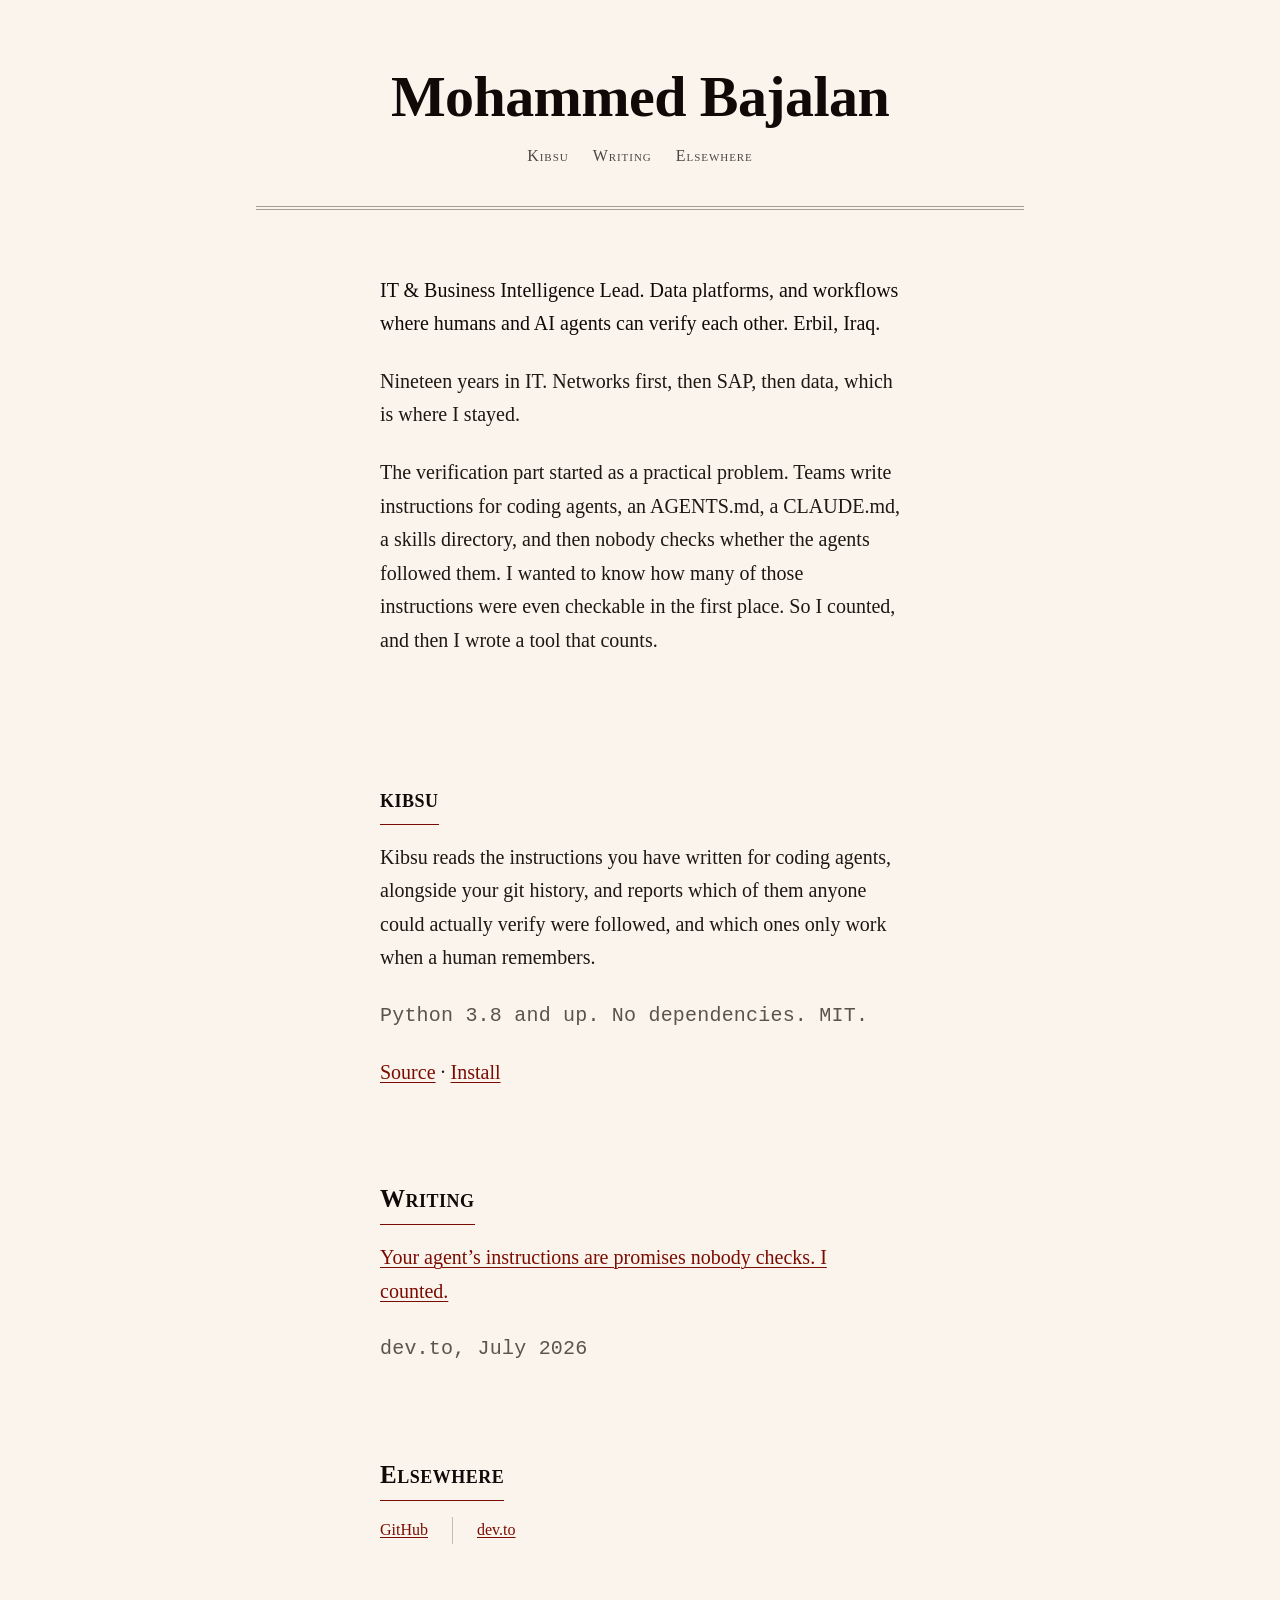
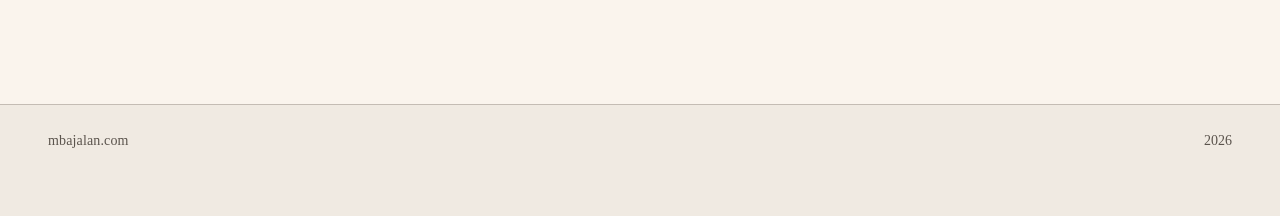
==== index.html @ 7689dee5 "Add the site Single static page. Hand-written HTML and CSS, no build step, no dependencies, no exter" ====
<!DOCTYPE html>
<html lang="en">
<head>
<meta charset="UTF-8">
<meta name="viewport" content="width=device-width, initial-scale=1">
<title>Mohammed Bajalan — IT &amp; Business Intelligence Lead</title>
<meta name="description" content="Mohammed Bajalan — IT &amp; Business Intelligence Lead. Data platforms, and workflows where humans and AI agents can verify each other. Erbil, Iraq.">
<link rel="canonical" href="https://mbajalan.com/">
<link rel="icon" href="/favicon.svg" type="image/svg+xml">

<meta property="og:title" content="Mohammed Bajalan">
<meta property="og:description" content="IT &amp; Business Intelligence Lead. Data platforms, and workflows where humans and AI agents can verify each other. Erbil, Iraq.">
<meta property="og:url" content="https://mbajalan.com/">
<meta property="og:type" content="website">

<meta name="twitter:card" content="summary">
<meta name="twitter:title" content="Mohammed Bajalan">
<meta name="twitter:description" content="IT &amp; Business Intelligence Lead. Data platforms, and workflows where humans and AI agents can verify each other. Erbil, Iraq.">

<link rel="stylesheet" href="tokens.css">
<link rel="stylesheet" href="styles.css">

<script type="application/ld+json">
{
  "@context": "https://schema.org",
  "@type": "Person",
  "name": "Mohammed Bajalan",
  "url": "https://mbajalan.com",
  "sameAs": [
    "https://github.com/M-Bajalan",
    "https://dev.to/mbajalan"
  ],
  "jobTitle": "IT & Business Intelligence Lead",
  "address": {
    "@type": "PostalAddress",
    "addressLocality": "Erbil",
    "addressCountry": "IQ"
  }
}
</script>
</head>
<body>
<a class="skip-link" href="#main">Skip to content</a>

<header class="nav-mast">
  <h1 class="mast-name">Mohammed Bajalan</h1>
  <nav class="mast-nav" aria-label="Primary">
    <ul>
      <li><a href="#kibsu">Kibsu</a></li>
      <li><a href="#writing">Writing</a></li>
      <li><a href="#elsewhere">Elsewhere</a></li>
    </ul>
  </nav>
  <hr class="mast-rule" aria-hidden="true">
</header>

<main id="main">
  <article class="prose">
    <p class="lede">IT &amp; Business Intelligence Lead. Data platforms, and workflows where humans and AI agents can verify each other. Erbil, Iraq.</p>

    <p>Nineteen years in IT. Networks first, then SAP, then data, which is where I stayed.</p>

    <p>The verification part started as a practical problem. Teams write instructions for coding agents, an AGENTS.md, a CLAUDE.md, a skills directory, and then nobody checks whether the agents followed them. I wanted to know how many of those instructions were even checkable in the first place. So I counted, and then I wrote a tool that counts.</p>

    <h2 class="inline" id="kibsu">kibsu</h2>
    <p>Kibsu reads the instructions you have written for coding agents, alongside your git history, and reports which of them anyone could actually verify were followed, and which ones only work when a human remembers.</p>
    <p class="meta">Python 3.8 and up. No dependencies. MIT.</p>
    <p class="links"><a href="https://github.com/M-Bajalan/kibsu">Source</a> · <a href="https://pypi.org/project/kibsu/">Install</a></p>

    <h2 class="inline" id="writing">Writing</h2>
    <p><a href="https://dev.to/mbajalan/your-agents-instructions-are-promises-nobody-checks-i-counted-22in">Your agent&rsquo;s instructions are promises nobody checks. I counted.</a></p>
    <p class="meta">dev.to, July 2026</p>

    <h2 class="inline" id="elsewhere">Elsewhere</h2>
    <ul class="elsewhere">
      <li><a href="https://github.com/M-Bajalan">GitHub</a></li>
      <li><a href="https://dev.to/mbajalan">dev.to</a></li>
      <!-- <li><a href="LINKEDIN_URL_PENDING">LinkedIn</a></li> -->
    </ul>
  </article>
</main>

<footer class="foot-mast">
  <p class="foot-domain">mbajalan.com</p>
  <p class="foot-year">2026</p>
</footer>
</body>
</html>
---- tokens.css ----
/* Hallmark · tokens: Newsprint · genre: editorial · macrostructure: Long Document */

:root {
  /* === Colour — Newsprint: warm paper, roman ink, warm accent === */
  /* Paper band: light (L > 85%) · Display style: roman-serif · Accent hue: warm (H ~30) */
  --color-paper:      oklch(97%   0.011 75);   /* warm cream newsprint paper */
  --color-paper-2:     oklch(94%  0.013 75);   /* slightly deeper paper, footer band */
  --color-rule:        oklch(80%  0.015 70);   /* hairline rule */
  --color-rule-strong: oklch(70%  0.018 65);   /* double rule under masthead */
  --color-neutral:     oklch(45%  0.014 65);   /* meta / muted text — safe margin over 4.5:1 */
  --color-muted:       oklch(40%  0.013 60);   /* deeper muted text (nav links) */
  --color-ink:         oklch(21%  0.014 55);   /* body ink, warm near-black */
  --color-ink-2:       oklch(15%  0.012 50);   /* masthead / heading ink */
  --color-accent:      oklch(37%  0.145 32);   /* warm rust — links, focus, marks */
  --color-accent-2:    oklch(30%  0.130 30);   /* accent hover / active */
  --color-focus:       oklch(37%  0.145 32);   /* focus ring — same as accent, >=3:1 on paper */
  --color-selection:   oklch(88%  0.040 45);   /* text selection background */

  /* === Typography === */
  /* Long Document collapses to one considered serif family (display + body);
     a monospace outlier tags colophon / meta lines only (2 slot-role). */
  --font-display: "Newsreader", ui-serif, Georgia, "Times New Roman", serif;
  --font-body:    "Newsreader", ui-serif, Georgia, "Times New Roman", serif;
  --font-outlier: "JetBrains Mono", ui-monospace, "SFMono-Regular", Menlo, Consolas, monospace;

  --text-xs:   0.75rem;    /* 12px  */
  --text-sm:   0.875rem;   /* 14px  */
  --text-base: 1rem;       /* 16px  */
  --text-md:   1.25rem;    /* 20px  */
  --text-lg:   1.5625rem;  /* 25px  */
  --text-xl:   1.9531rem;  /* 31.25px */
  --text-2xl:  2.4414rem;  /* 39px  */
  --text-mast: clamp(2.25rem, 5vw + 1rem, 3.625rem); /* masthead name */

  --leading-tight: 1.15;
  --leading-snug:  1.35;
  --leading-body:  1.68;

  /* === Spacing — 4pt scale === */
  --space-3xs: 0.125rem;  /*  2px */
  --space-2xs: 0.25rem;   /*  4px */
  --space-xs:  0.5rem;    /*  8px */
  --space-sm:  0.75rem;   /* 12px */
  --space-md:  1rem;      /* 16px */
  --space-lg:  1.5rem;    /* 24px */
  --space-xl:  2.5rem;    /* 40px */
  --space-2xl: 4rem;      /* 64px */
  --space-3xl: 6rem;      /* 96px */
  --space-4xl: 9rem;      /* 144px */

  /* === Measure / page === */
  --measure: 65ch;
  --page-gutter: clamp(1.25rem, 5vw, 3rem);

  /* === Rules === */
  --rule-hair: 1px;
  --rule-thick: 2px;

  /* === Radius (kept minimal — print metaphor, square by default) === */
  --radius-none: 0;
  --radius-sm: 0.125rem;

  /* === Motion — Newsprint reads as static print; one subtle link-colour
     shift is the entire motion budget, and it collapses to 0 under
     prefers-reduced-motion. === */
  --ease-out:    cubic-bezier(0.16, 1, 0.3, 1);
  --ease-in:     cubic-bezier(0.7, 0, 0.84, 0);
  --ease-in-out: cubic-bezier(0.65, 0, 0.35, 1);
  --dur-short: 120ms;
  --dur-med:   180ms;

  /* === Z-index scale === */
  --z-base:     1;
  --z-raised:   10;
  --z-dropdown: 100;
  --z-sticky:   200;
  --z-modal:    400;
  --z-toast:    500;
  --z-tooltip:  600;
}

@media (prefers-reduced-motion: reduce) {
  :root {
    --dur-short: 0ms;
    --dur-med:   0ms;
  }
}
---- styles.css ----
/* Hallmark · macrostructure: Long Document · tone: plain-technical · anchor hue: warm */
/* Hallmark · pre-emit critique: P5 H4 E5 S5 R5 V4 */
/* Hallmark · genre: editorial · macrostructure: Long Document · theme: Newsprint · enrichment: none · nav: N6 · footer: Ft1 */

/* ==========================================================================
   Reset — minimal, print-aware
   ========================================================================== */

*,
*::before,
*::after {
  box-sizing: border-box;
}

html {
  overflow-x: clip;
  -webkit-text-size-adjust: 100%;
}

body {
  overflow-x: clip;
  min-width: 0;
  margin: 0;
}

img,
svg {
  max-width: 100%;
  display: block;
}

/* ==========================================================================
   Base
   ========================================================================== */

body {
  background: var(--color-paper);
  color: var(--color-ink);
  font-family: var(--font-body);
  font-weight: 400;
  font-size: var(--text-base);
  line-height: var(--leading-body);
  -webkit-font-smoothing: antialiased;
  text-rendering: optimizeLegibility;
}

::selection {
  background: var(--color-selection);
  color: var(--color-ink-2);
}

/* ==========================================================================
   Skip link
   ========================================================================== */

.skip-link {
  position: absolute;
  top: var(--space-xs);
  left: var(--space-xs);
  transform: translateY(-200%);
  background: var(--color-ink-2);
  color: var(--color-paper);
  font-family: var(--font-body);
  font-size: var(--text-sm);
  padding: var(--space-xs) var(--space-md);
  z-index: var(--z-toast);
  white-space: nowrap;
}

.skip-link:focus {
  transform: translateY(0);
}

/* ==========================================================================
   Focus — instant ring, never animated, >=3:1 against paper
   ========================================================================== */

a:focus-visible,
.skip-link:focus-visible {
  outline: 2px solid var(--color-focus);
  outline-offset: 2px;
}

/* ==========================================================================
   Links — typographic, no button chrome
   ========================================================================== */

a {
  color: var(--color-accent);
  text-decoration-line: underline;
  text-decoration-thickness: 1px;
  text-underline-offset: 0.15em;
  transition: color var(--dur-short) var(--ease-out);
}

a:hover,
a:active {
  color: var(--color-accent-2);
}

/* ==========================================================================
   N6 · Newspaper masthead
   ========================================================================== */

.nav-mast {
  display: grid;
  justify-items: center;
  gap: var(--space-sm);
  padding: var(--space-2xl) var(--page-gutter) 0;
  text-align: center;
}

.mast-name {
  font-family: var(--font-display);
  font-weight: 600;
  font-style: normal;
  font-size: var(--text-mast);
  line-height: var(--leading-tight);
  letter-spacing: -0.01em;
  color: var(--color-ink-2);
  margin: 0;
  max-width: 100%;
  overflow-wrap: anywhere;
  min-width: 0;
}

.mast-nav ul {
  display: flex;
  flex-wrap: wrap;
  align-items: center;
  justify-content: center;
  list-style: none;
  gap: var(--space-md) var(--space-lg);
  margin: 0;
  padding: 0;
}

.mast-nav a {
  font-size: var(--text-sm);
  font-variant: small-caps;
  letter-spacing: 0.06em;
  white-space: nowrap;
  text-decoration: none;
  color: var(--color-muted);
}

.mast-nav a:hover,
.mast-nav a:focus-visible {
  color: var(--color-accent);
}

.mast-rule {
  width: 100%;
  max-width: 48rem;
  height: var(--space-2xs);
  margin: var(--space-lg) auto 0;
  border: 0;
  border-top: var(--rule-hair) solid var(--color-rule-strong);
  border-bottom: var(--rule-hair) solid var(--color-rule-strong);
}

/* ==========================================================================
   Long Document — continuous prose
   ========================================================================== */

main {
  display: flex;
  justify-content: center;
  padding-inline: var(--page-gutter);
}

.prose {
  width: 100%;
  max-width: var(--measure);
  padding-block: var(--space-2xl) var(--space-3xl);
}

.prose > p {
  margin: 0 0 var(--space-lg);
  max-width: var(--measure);
  font-size: var(--text-base);
  line-height: var(--leading-body);
}

.lede {
  font-size: var(--text-md);
  line-height: var(--leading-snug);
  color: var(--color-ink-2);
  font-weight: 400;
  margin-bottom: var(--space-2xl);
}

.prose h2.inline {
  font-family: var(--font-display);
  font-style: normal;
  font-weight: 600;
  font-size: var(--text-lg);
  font-variant: small-caps;
  letter-spacing: 0.02em;
  color: var(--color-ink-2);
  margin: var(--space-2xl) 0 var(--space-md);
  padding-bottom: var(--space-2xs);
  border-bottom: var(--rule-hair) solid var(--color-accent);
  display: inline-block;
  max-width: 100%;
  overflow-wrap: anywhere;
  min-width: 0;
}

.prose h2.inline:first-of-type {
  margin-top: var(--space-3xl);
}

.meta {
  font-family: var(--font-outlier);
  font-size: var(--text-xs);
  letter-spacing: 0.01em;
  color: var(--color-neutral);
  margin: 0 0 var(--space-md);
}

.links {
  font-size: var(--text-base);
  margin: 0 0 var(--space-lg);
}

/* Elsewhere — a real list; separation via hairline, not generated glyphs */

.elsewhere {
  display: flex;
  flex-wrap: wrap;
  align-items: center;
  gap: var(--space-xs) var(--space-lg);
  list-style: none;
  margin: 0;
  padding: 0;
}

.elsewhere li {
  margin: 0;
}

.elsewhere li:not(:first-child) {
  border-inline-start: var(--rule-hair) solid var(--color-rule);
  padding-inline-start: var(--space-lg);
}

.elsewhere a {
  white-space: nowrap;
}

/* ==========================================================================
   Ft1 · Mast-headed footer (reduced — domain + year only)
   ========================================================================== */

.foot-mast {
  display: flex;
  flex-wrap: wrap;
  align-items: baseline;
  justify-content: space-between;
  gap: var(--space-xs) var(--space-lg);
  padding: var(--space-lg) var(--page-gutter) var(--space-2xl);
  margin-top: var(--space-2xl);
  border-top: var(--rule-hair) solid var(--color-rule);
  background: var(--color-paper-2);
  max-width: 100%;
}

.foot-domain,
.foot-year {
  margin: 0;
  font-family: var(--font-body);
  font-size: var(--text-sm);
  color: var(--color-neutral);
  white-space: nowrap;
}

.foot-domain {
  letter-spacing: 0.01em;
}

/* ==========================================================================
   Responsive — verified at 320 / 375 / 414 / 768
   ========================================================================== */

@media (max-width: 26.5625rem) {
  /* <= 425px: tighten the masthead rhythm on small phones */
  .nav-mast {
    padding-top: var(--space-xl);
  }

  .prose {
    padding-block: var(--space-xl) var(--space-2xl);
  }
}

@media (min-width: 48rem) {
  .prose > p,
  .lede {
    font-size: var(--text-md);
  }

  .mast-nav a {
    font-size: var(--text-base);
  }
}

/* ==========================================================================
   Reduced motion
   ========================================================================== */

@media (prefers-reduced-motion: reduce) {
  * {
    transition-duration: 0ms !important;
    animation-duration: 0ms !important;
  }
}

/* ==========================================================================
   Print — one clean page
   ========================================================================== */

@media print {
  .skip-link {
    display: none;
  }

  body {
    background: var(--color-paper);
    color: var(--color-ink);
    font-size: 11pt;
    line-height: 1.4;
  }

  .nav-mast {
    padding-top: 0;
  }

  .mast-nav {
    display: none;
  }

  .mast-rule {
    border-color: var(--color-ink);
  }

  a {
    color: var(--color-ink);
    text-decoration: underline;
  }

  a[href^="http"]::after {
    content: " (" attr(href) ")";
    font-size: 0.85em;
    color: var(--color-neutral);
  }

  .prose {
    max-width: 100%;
    padding-block: var(--space-lg) var(--space-md);
  }

  .foot-mast {
    background: transparent;
    border-top: var(--rule-hair) solid var(--color-ink);
  }

  @page {
    margin: 1.5cm;
  }
}
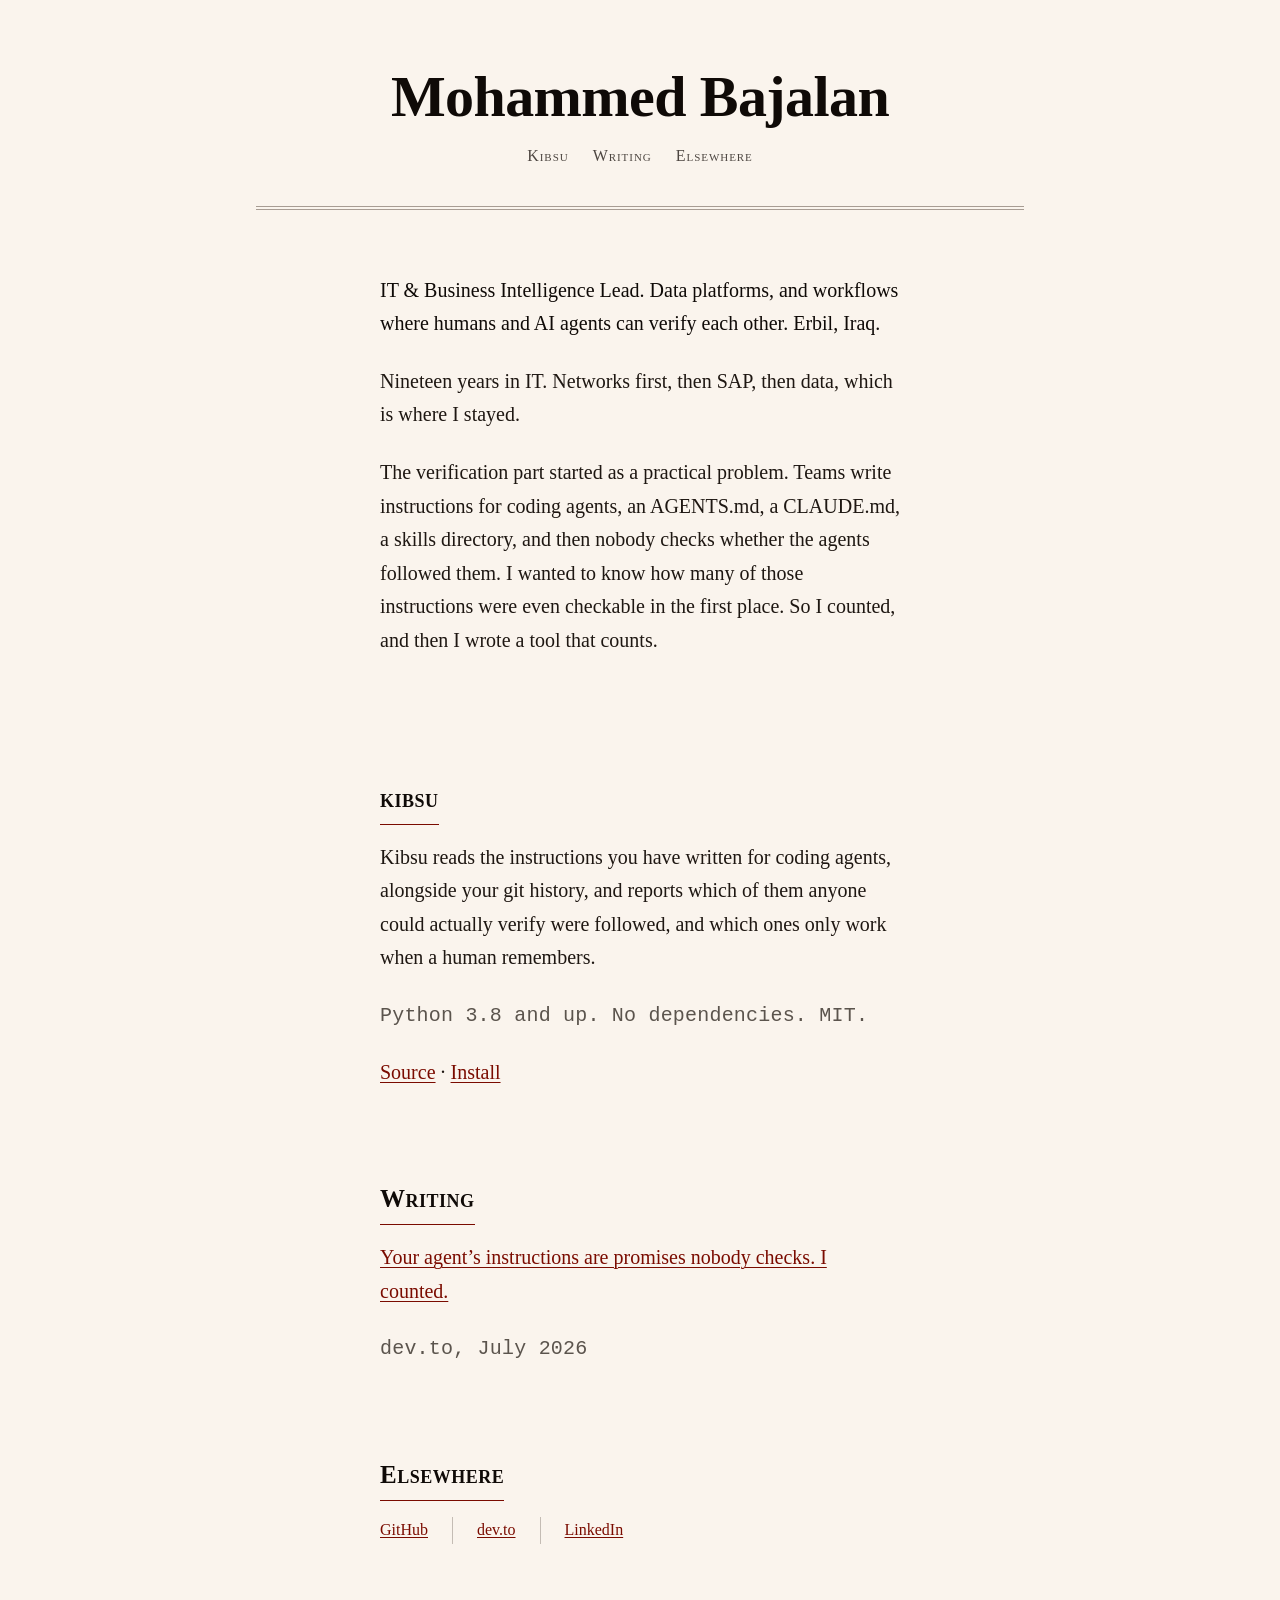
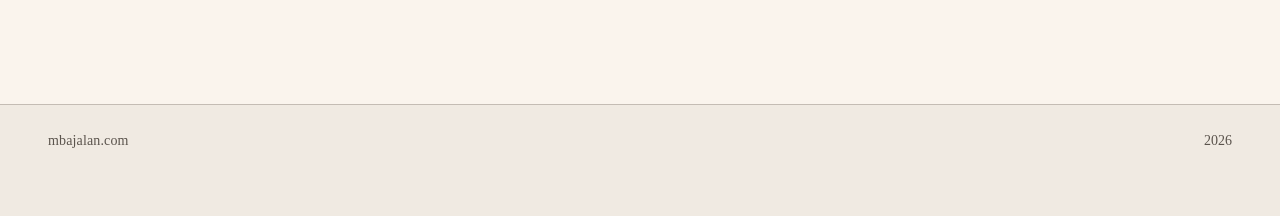
==== commit 7e24360f: "Add LinkedIn to the links" ====
--- a/index.html
+++ b/index.html
@@ -28,7 +28,8 @@
   "url": "https://mbajalan.com",
   "sameAs": [
     "https://github.com/M-Bajalan",
-    "https://dev.to/mbajalan"
+    "https://dev.to/mbajalan",
+    "https://www.linkedin.com/in/mohammed-bajalan/"
   ],
   "jobTitle": "IT & Business Intelligence Lead",
   "address": {
@@ -75,7 +76,7 @@
     <ul class="elsewhere">
       <li><a href="https://github.com/M-Bajalan">GitHub</a></li>
       <li><a href="https://dev.to/mbajalan">dev.to</a></li>
-      <!-- <li><a href="LINKEDIN_URL_PENDING">LinkedIn</a></li> -->
+      <li><a href="https://www.linkedin.com/in/mohammed-bajalan/">LinkedIn</a></li>
     </ul>
   </article>
 </main>
--- a/tokens.css
+++ b/tokens.css
@@ -1,5 +1,3 @@
-/* Hallmark · tokens: Newsprint · genre: editorial · macrostructure: Long Document */
-
 :root {
   /* === Colour — Newsprint: warm paper, roman ink, warm accent === */
   /* Paper band: light (L > 85%) · Display style: roman-serif · Accent hue: warm (H ~30) */
--- a/styles.css
+++ b/styles.css
@@ -1,7 +1,3 @@
-/* Hallmark · macrostructure: Long Document · tone: plain-technical · anchor hue: warm */
-/* Hallmark · pre-emit critique: P5 H4 E5 S5 R5 V4 */
-/* Hallmark · genre: editorial · macrostructure: Long Document · theme: Newsprint · enrichment: none · nav: N6 · footer: Ft1 */
-
 /* ==========================================================================
    Reset — minimal, print-aware
    ========================================================================== */
@@ -224,7 +220,7 @@
   margin: 0 0 var(--space-lg);
 }
 
-/* Elsewhere — a real list; separation via hairline, not generated glyphs */
+/* Elsewhere — plain list, hairline separation */
 
 .elsewhere {
   display: flex;
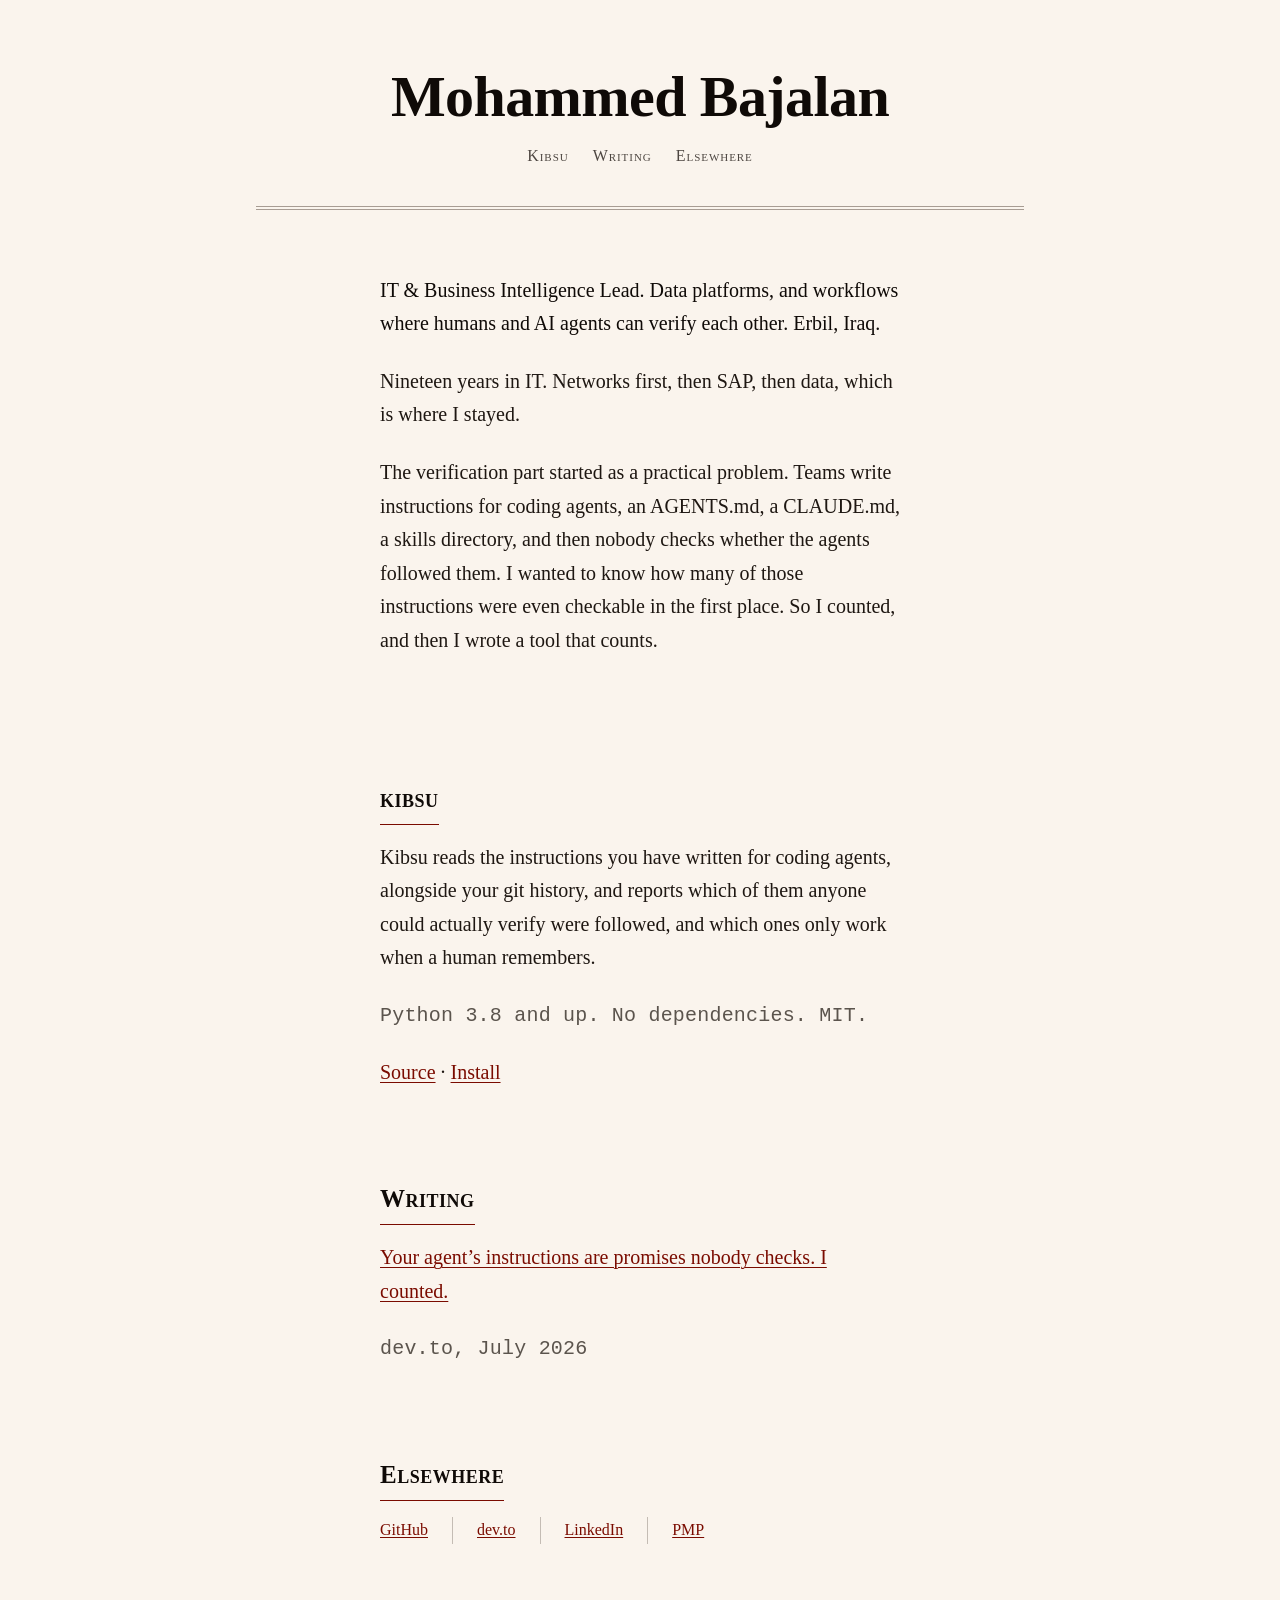
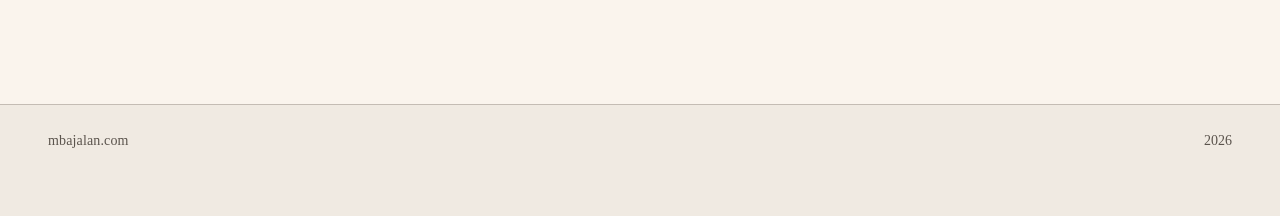
==== commit 3ca9a913: "Add PMP credential link" ====
--- a/index.html
+++ b/index.html
@@ -32,6 +32,16 @@
     "https://www.linkedin.com/in/mohammed-bajalan/"
   ],
   "jobTitle": "IT & Business Intelligence Lead",
+  "hasCredential": {
+    "@type": "EducationalOccupationalCredential",
+    "name": "Project Management Professional (PMP)",
+    "credentialCategory": "certification",
+    "recognizedBy": {
+      "@type": "Organization",
+      "name": "Project Management Institute"
+    },
+    "url": "https://www.credly.com/badges/4e7bd876-6b02-49ed-9a65-57920fde4434"
+  },
   "address": {
     "@type": "PostalAddress",
     "addressLocality": "Erbil",
@@ -77,6 +87,7 @@
       <li><a href="https://github.com/M-Bajalan">GitHub</a></li>
       <li><a href="https://dev.to/mbajalan">dev.to</a></li>
       <li><a href="https://www.linkedin.com/in/mohammed-bajalan/">LinkedIn</a></li>
+      <li><a href="https://www.credly.com/badges/4e7bd876-6b02-49ed-9a65-57920fde4434">PMP</a></li>
     </ul>
   </article>
 </main>
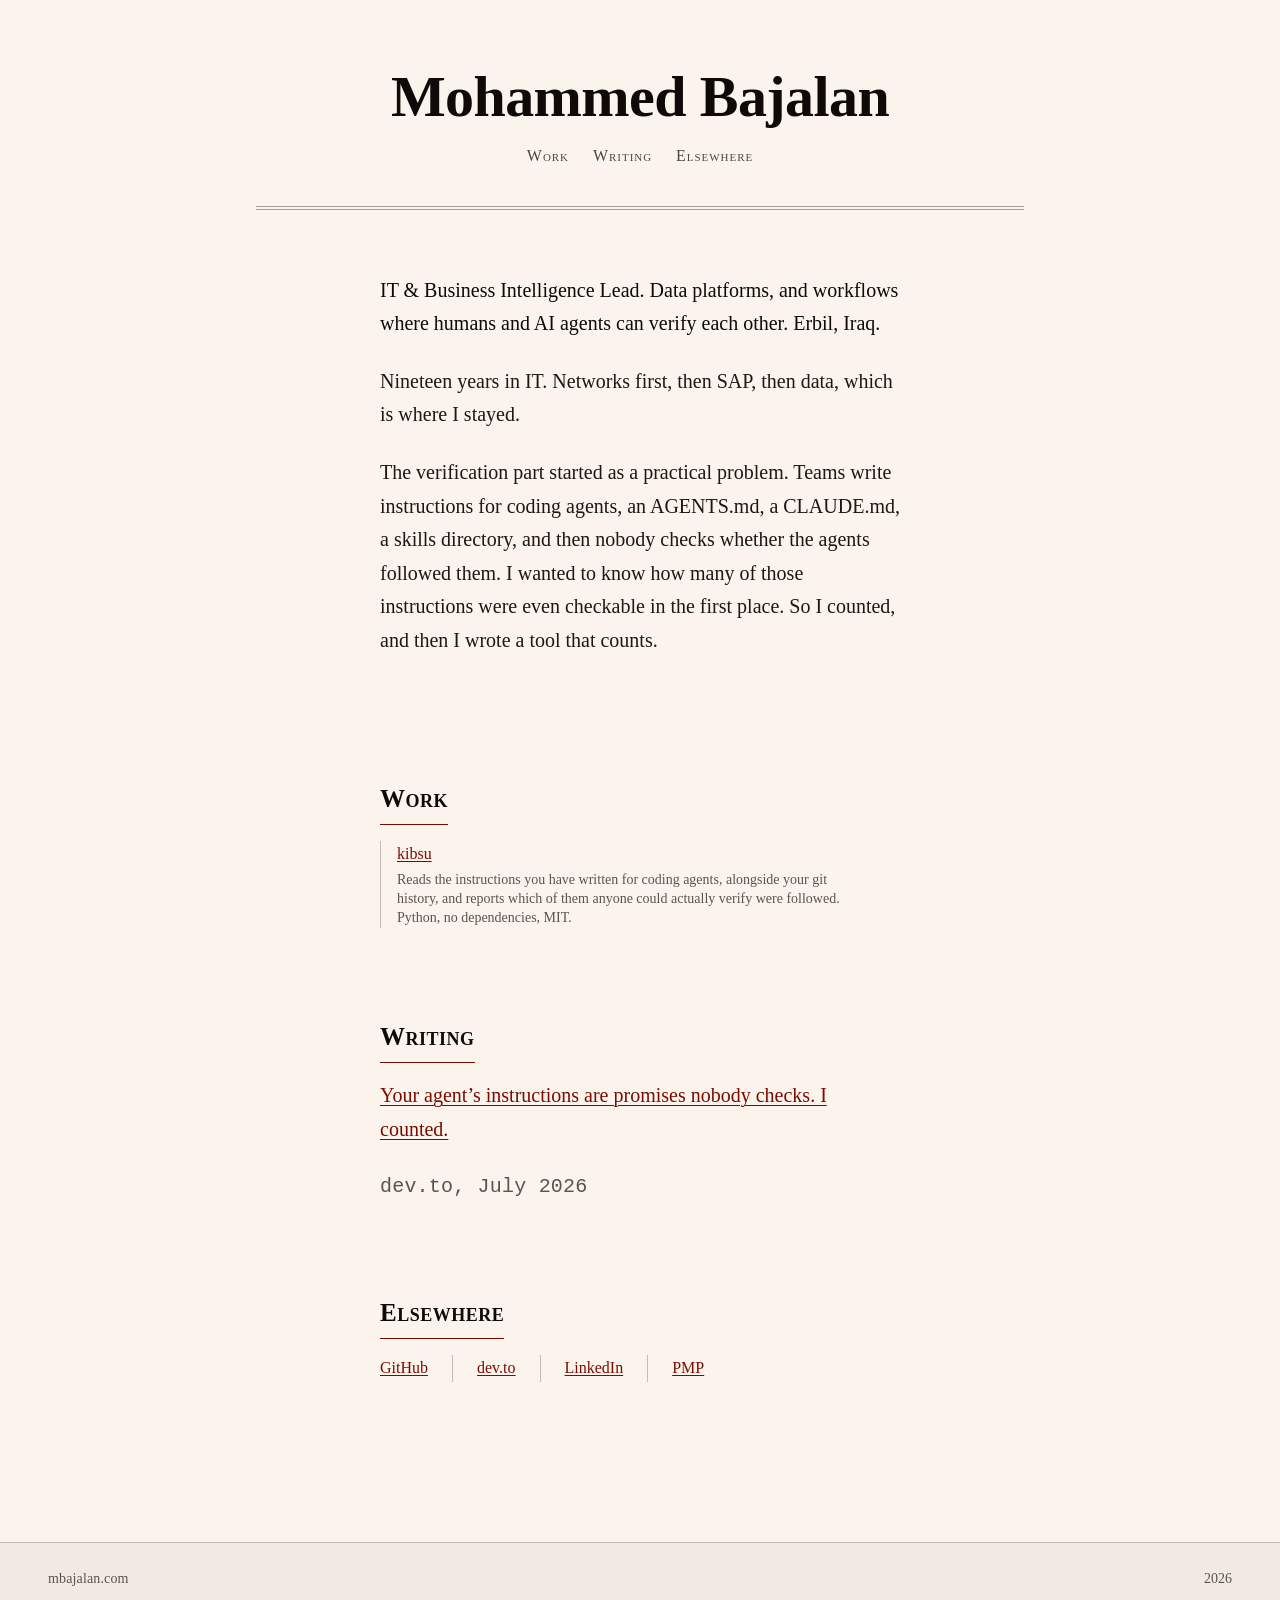
==== commit b6ce57ce: "Give kibsu its own page Home gains a Work section that links to it. The stylesheet grows a page titl" ====
--- a/index.html
+++ b/index.html
@@ -57,7 +57,7 @@
   <h1 class="mast-name">Mohammed Bajalan</h1>
   <nav class="mast-nav" aria-label="Primary">
     <ul>
-      <li><a href="#kibsu">Kibsu</a></li>
+      <li><a href="#work">Work</a></li>
       <li><a href="#writing">Writing</a></li>
       <li><a href="#elsewhere">Elsewhere</a></li>
     </ul>
@@ -73,10 +73,13 @@
 
     <p>The verification part started as a practical problem. Teams write instructions for coding agents, an AGENTS.md, a CLAUDE.md, a skills directory, and then nobody checks whether the agents followed them. I wanted to know how many of those instructions were even checkable in the first place. So I counted, and then I wrote a tool that counts.</p>
 
-    <h2 class="inline" id="kibsu">kibsu</h2>
-    <p>Kibsu reads the instructions you have written for coding agents, alongside your git history, and reports which of them anyone could actually verify were followed, and which ones only work when a human remembers.</p>
-    <p class="meta">Python 3.8 and up. No dependencies. MIT.</p>
-    <p class="links"><a href="https://github.com/M-Bajalan/kibsu">Source</a> · <a href="https://pypi.org/project/kibsu/">Install</a></p>
+    <h2 class="inline" id="work">Work</h2>
+    <ul class="work">
+      <li>
+        <p class="work-name"><a href="/kibsu/">kibsu</a></p>
+        <span class="work-note">Reads the instructions you have written for coding agents, alongside your git history, and reports which of them anyone could actually verify were followed. Python, no dependencies, MIT.</span>
+      </li>
+    </ul>
 
     <h2 class="inline" id="writing">Writing</h2>
     <p><a href="https://dev.to/mbajalan/your-agents-instructions-are-promises-nobody-checks-i-counted-22in">Your agent&rsquo;s instructions are promises nobody checks. I counted.</a></p>
--- a/tokens.css
+++ b/tokens.css
@@ -29,6 +29,7 @@
   --text-xl:   1.9531rem;  /* 31.25px */
   --text-2xl:  2.4414rem;  /* 39px  */
   --text-mast: clamp(2.25rem, 5vw + 1rem, 3.625rem); /* masthead name */
+  --text-title: clamp(1.9531rem, 3vw + 1rem, 2.4414rem); /* inner-page headline, sits below the masthead */
 
   --leading-tight: 1.15;
   --leading-snug:  1.35;
--- a/styles.css
+++ b/styles.css
@@ -245,6 +245,88 @@
   white-space: nowrap;
 }
 
+/* Masthead name as a link (inner pages return home through it) */
+
+.mast-name a {
+  color: inherit;
+  text-decoration: none;
+}
+
+.mast-name a:hover {
+  color: var(--color-accent);
+}
+
+/* Page title — inner pages, where the masthead name is no longer the h1 */
+
+.page-title {
+  font-family: var(--font-display);
+  font-style: normal;
+  font-weight: 600;
+  font-size: var(--text-title);
+  line-height: var(--leading-tight);
+  letter-spacing: -0.01em;
+  color: var(--color-ink-2);
+  margin: 0 0 var(--space-sm);
+  max-width: 100%;
+  overflow-wrap: anywhere;
+  min-width: 0;
+}
+
+/* Work — the products list. One entry today, built to take more. */
+
+.work {
+  list-style: none;
+  margin: 0 0 var(--space-lg);
+  padding: 0;
+}
+
+.work > li {
+  margin: 0 0 var(--space-lg);
+  padding-inline-start: var(--space-md);
+  border-inline-start: var(--rule-hair) solid var(--color-rule);
+}
+
+.work-name {
+  font-size: var(--text-base);
+  margin: 0 0 var(--space-2xs);
+}
+
+.work-note {
+  display: block;
+  color: var(--color-neutral);
+  font-size: var(--text-sm);
+  line-height: var(--leading-snug);
+  max-width: var(--measure);
+}
+
+/* Terminal blocks — real output, no fake window chrome.
+   The block scrolls inside itself so the page never scrolls sideways. */
+
+pre.cmd,
+pre.output {
+  font-family: var(--font-outlier);
+  font-size: var(--text-xs);
+  line-height: var(--leading-snug);
+  color: var(--color-ink);
+  background: var(--color-paper-2);
+  border-inline-start: var(--rule-hair) solid var(--color-accent);
+  margin: 0 0 var(--space-sm);
+  padding: var(--space-md);
+  overflow-x: auto;
+  max-width: 100%;
+  min-width: 0;
+  tab-size: 2;
+}
+
+pre.cmd {
+  white-space: pre-wrap;
+  overflow-wrap: anywhere;
+}
+
+pre.output {
+  white-space: pre;
+}
+
 /* ==========================================================================
    Ft1 · Mast-headed footer (reduced — domain + year only)
    ========================================================================== */
@@ -288,6 +370,12 @@
   .prose {
     padding-block: var(--space-xl) var(--space-2xl);
   }
+
+  /* keep the output block readable without letting it widen the page */
+  pre.cmd,
+  pre.output {
+    padding: var(--space-sm);
+  }
 }
 
 @media (min-width: 48rem) {
@@ -356,6 +444,20 @@
     padding-block: var(--space-lg) var(--space-md);
   }
 
+  pre.cmd,
+  pre.output {
+    background: transparent;
+    border-inline-start: var(--rule-hair) solid var(--color-ink);
+    white-space: pre-wrap;
+    overflow-wrap: anywhere;
+    font-size: 8pt;
+  }
+
+  /* the URL-after-link rule would wreck the output block */
+  pre a[href^="http"]::after {
+    content: "";
+  }
+
   .foot-mast {
     background: transparent;
     border-top: var(--rule-hair) solid var(--color-ink);
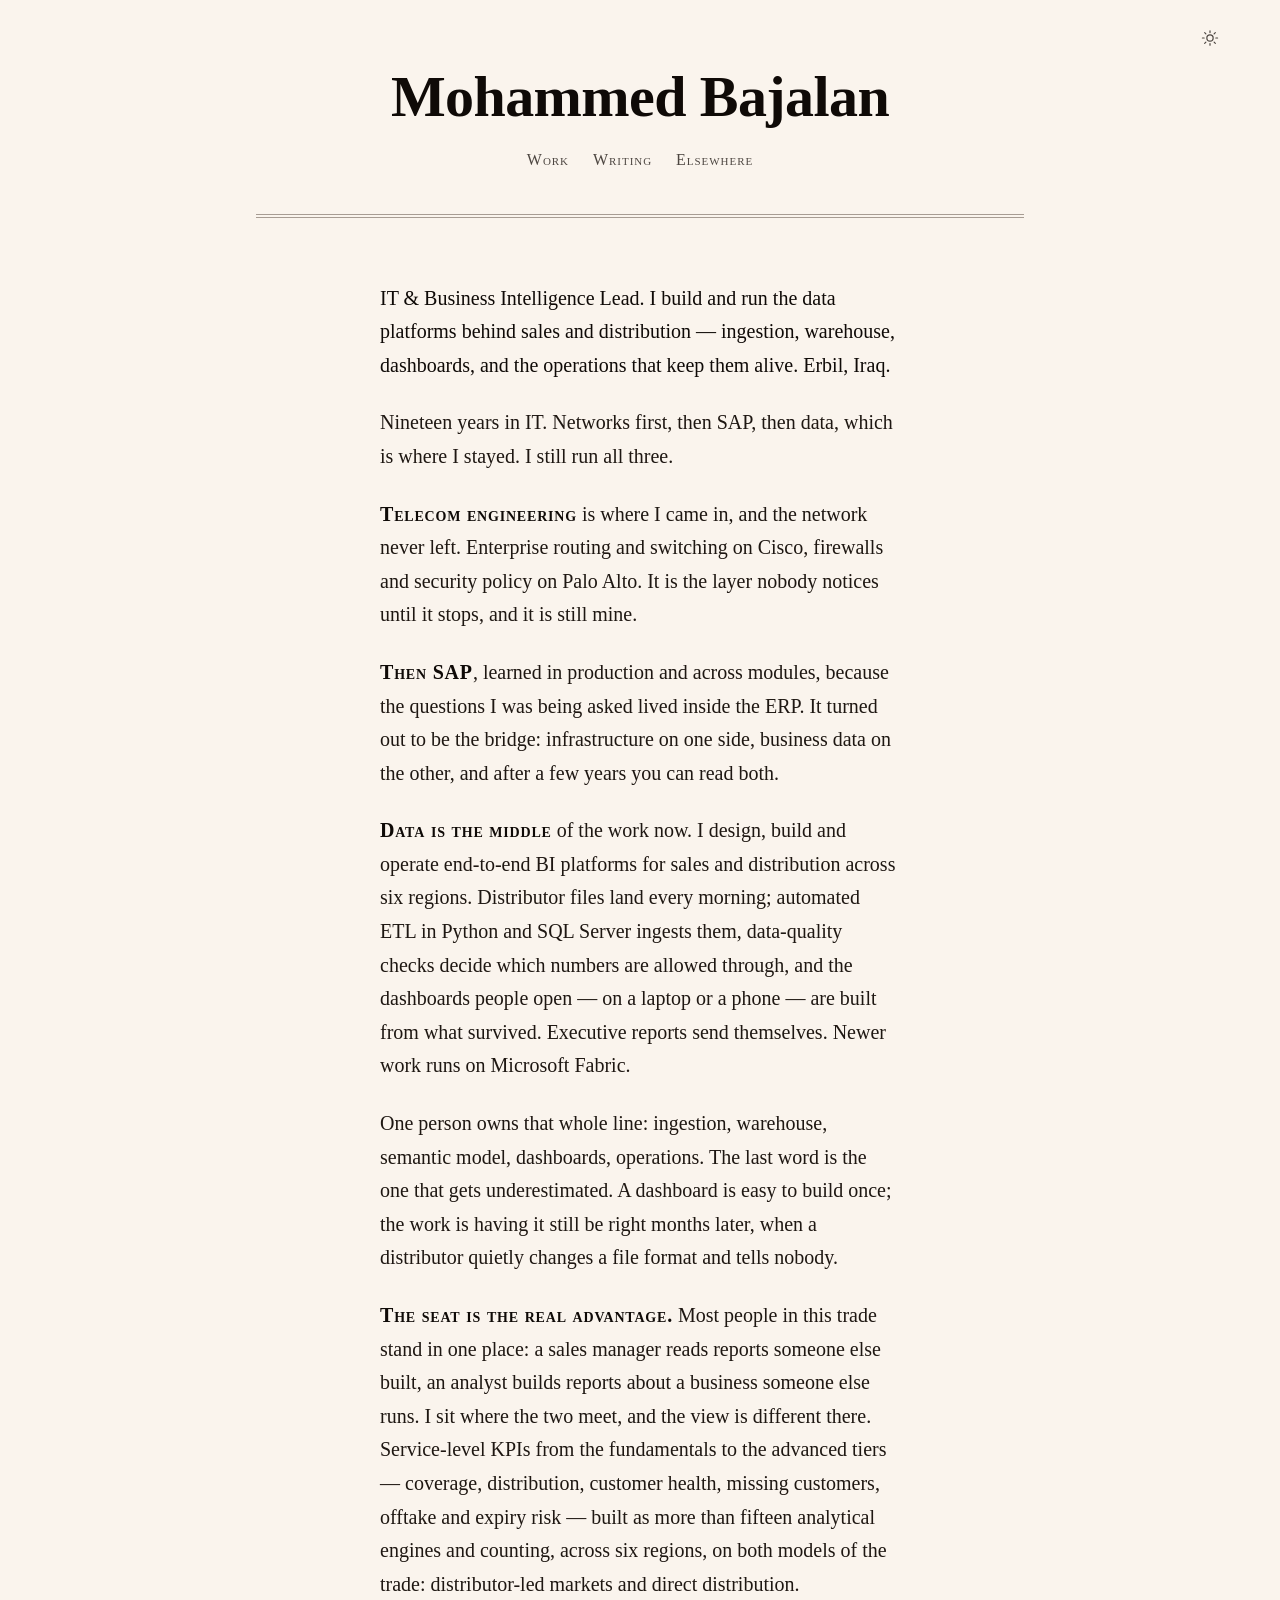
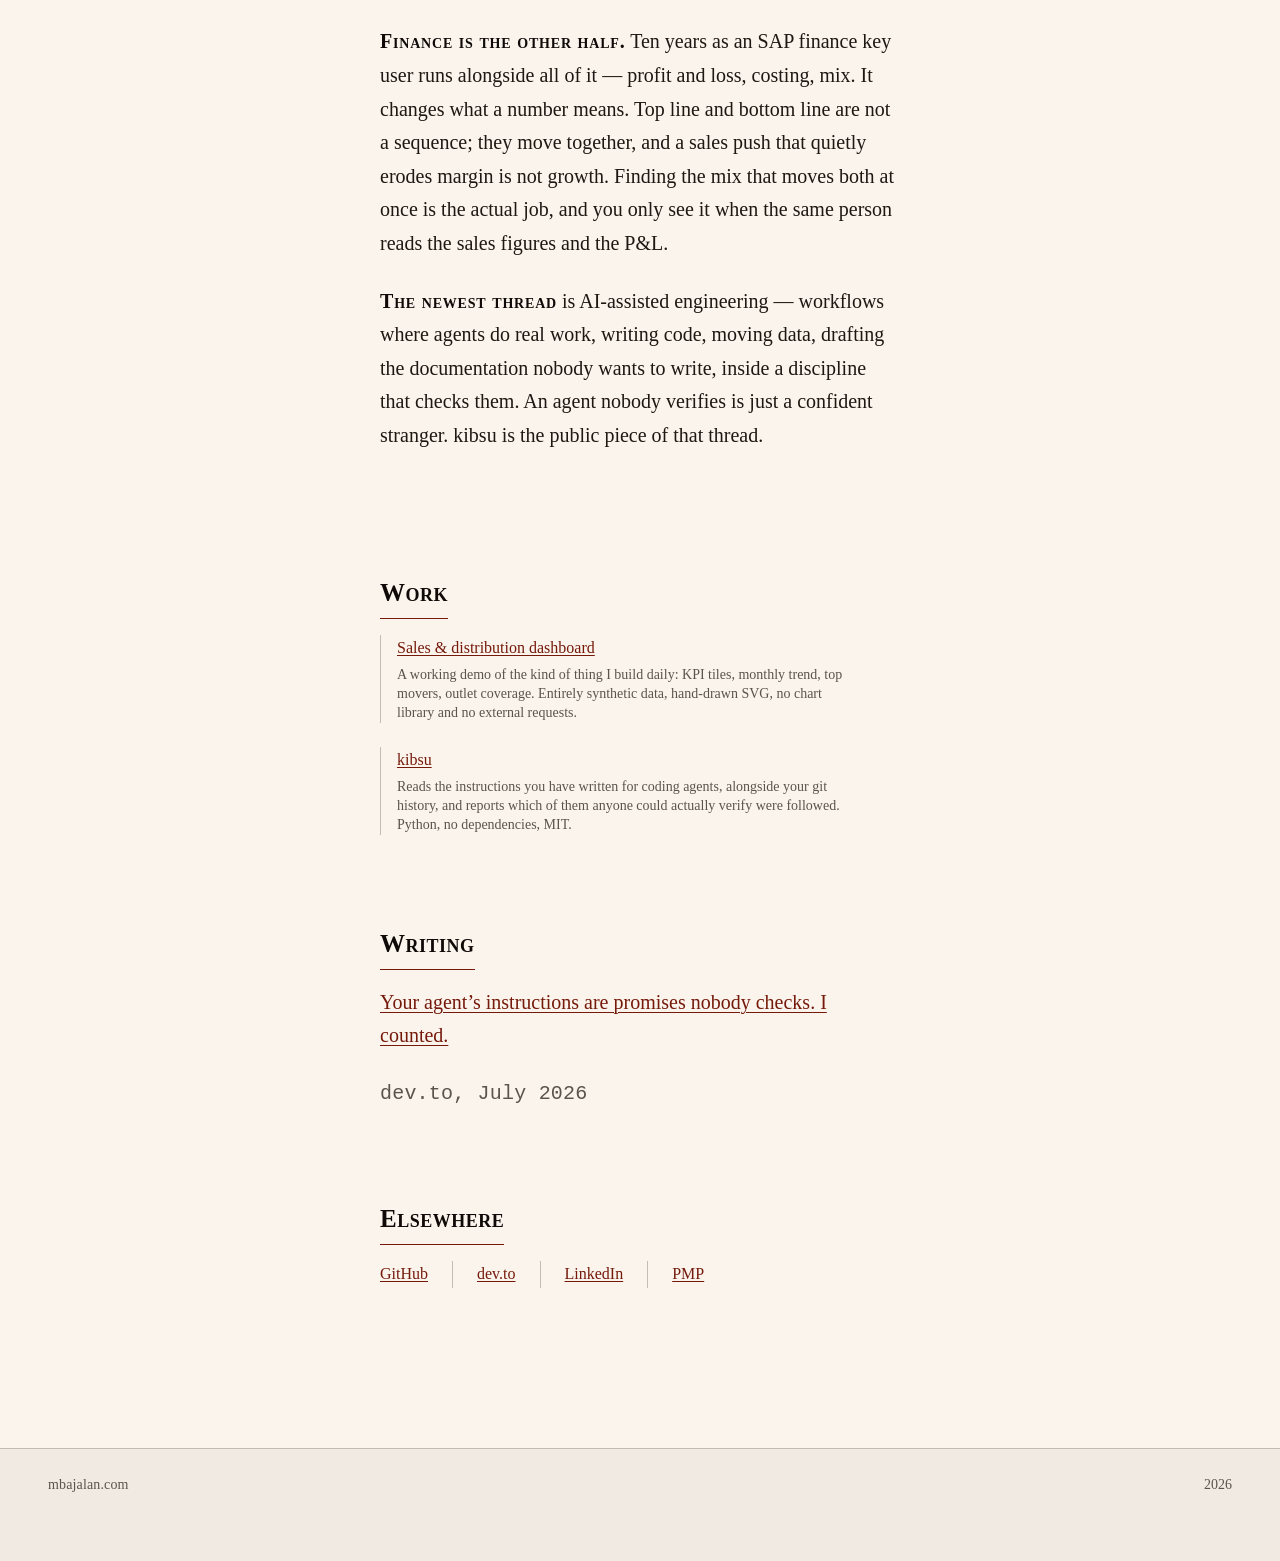
==== commit b18d82da: "Retell the home page and add a demo dashboard The home page now tells the full arc - networks, SAP, " ====
--- a/index.html
+++ b/index.html
@@ -4,18 +4,22 @@
 <meta charset="UTF-8">
 <meta name="viewport" content="width=device-width, initial-scale=1">
 <title>Mohammed Bajalan — IT &amp; Business Intelligence Lead</title>
-<meta name="description" content="Mohammed Bajalan — IT &amp; Business Intelligence Lead. Data platforms, and workflows where humans and AI agents can verify each other. Erbil, Iraq.">
+<meta name="description" content="Mohammed Bajalan — IT &amp; Business Intelligence Lead in Erbil, Iraq. Nineteen years across networks, SAP and data. I build and run the BI platforms behind sales and distribution.">
 <link rel="canonical" href="https://mbajalan.com/">
 <link rel="icon" href="/favicon.svg" type="image/svg+xml">
 
 <meta property="og:title" content="Mohammed Bajalan">
-<meta property="og:description" content="IT &amp; Business Intelligence Lead. Data platforms, and workflows where humans and AI agents can verify each other. Erbil, Iraq.">
+<meta property="og:description" content="IT &amp; Business Intelligence Lead. Nineteen years across networks, SAP and data. I build and run the BI platforms behind sales and distribution. Erbil, Iraq.">
 <meta property="og:url" content="https://mbajalan.com/">
 <meta property="og:type" content="website">
 
 <meta name="twitter:card" content="summary">
 <meta name="twitter:title" content="Mohammed Bajalan">
-<meta name="twitter:description" content="IT &amp; Business Intelligence Lead. Data platforms, and workflows where humans and AI agents can verify each other. Erbil, Iraq.">
+<meta name="twitter:description" content="IT &amp; Business Intelligence Lead. Nineteen years across networks, SAP and data. I build and run the BI platforms behind sales and distribution. Erbil, Iraq.">
+
+<!-- Applies a stored theme before first paint, so a reader who chose dark
+     never sees a white flash. The rest of the theming is pure CSS. -->
+<script>try{var t=localStorage.getItem('theme');if(t==='dark'||t==='light')document.documentElement.dataset.theme=t}catch(e){}</script>
 
 <link rel="stylesheet" href="tokens.css">
 <link rel="stylesheet" href="styles.css">
@@ -32,6 +36,19 @@
     "https://www.linkedin.com/in/mohammed-bajalan/"
   ],
   "jobTitle": "IT & Business Intelligence Lead",
+  "knowsAbout": [
+    "Business Intelligence",
+    "Data Engineering",
+    "ETL",
+    "SQL Server",
+    "Python",
+    "Microsoft Fabric",
+    "Data Quality",
+    "SAP",
+    "Profit & Loss Analysis",
+    "Enterprise Networking",
+    "Network Security"
+  ],
   "hasCredential": {
     "@type": "EducationalOccupationalCredential",
     "name": "Project Management Professional (PMP)",
@@ -62,19 +79,36 @@
       <li><a href="#elsewhere">Elsewhere</a></li>
     </ul>
   </nav>
+  <button class="theme-toggle" type="button" hidden aria-label="Switch theme"></button>
   <hr class="mast-rule" aria-hidden="true">
 </header>
 
 <main id="main">
   <article class="prose">
-    <p class="lede">IT &amp; Business Intelligence Lead. Data platforms, and workflows where humans and AI agents can verify each other. Erbil, Iraq.</p>
+    <p class="lede">IT &amp; Business Intelligence Lead. I build and run the data platforms behind sales and distribution &mdash; ingestion, warehouse, dashboards, and the operations that keep them alive. Erbil, Iraq.</p>
 
-    <p>Nineteen years in IT. Networks first, then SAP, then data, which is where I stayed.</p>
+    <p>Nineteen years in IT. Networks first, then SAP, then data, which is where I stayed. I still run all three.</p>
 
-    <p>The verification part started as a practical problem. Teams write instructions for coding agents, an AGENTS.md, a CLAUDE.md, a skills directory, and then nobody checks whether the agents followed them. I wanted to know how many of those instructions were even checkable in the first place. So I counted, and then I wrote a tool that counts.</p>
+    <p><span class="run-in">Telecom engineering</span> is where I came in, and the network never left. Enterprise routing and switching on Cisco, firewalls and security policy on Palo Alto. It is the layer nobody notices until it stops, and it is still mine.</p>
+
+    <p><span class="run-in">Then SAP</span>, learned in production and across modules, because the questions I was being asked lived inside the ERP. It turned out to be the bridge: infrastructure on one side, business data on the other, and after a few years you can read both.</p>
+
+    <p><span class="run-in">Data is the middle</span> of the work now. I design, build and operate end-to-end BI platforms for sales and distribution across six regions. Distributor files land every morning; automated ETL in Python and SQL Server ingests them, data-quality checks decide which numbers are allowed through, and the dashboards people open &mdash; on a laptop or a phone &mdash; are built from what survived. Executive reports send themselves. Newer work runs on Microsoft Fabric.</p>
+
+    <p>One person owns that whole line: ingestion, warehouse, semantic model, dashboards, operations. The last word is the one that gets underestimated. A dashboard is easy to build once; the work is having it still be right months later, when a distributor quietly changes a file format and tells nobody.</p>
+
+    <p><span class="run-in">The seat is the real advantage.</span> Most people in this trade stand in one place: a sales manager reads reports someone else built, an analyst builds reports about a business someone else runs. I sit where the two meet, and the view is different there. Service-level KPIs from the fundamentals to the advanced tiers &mdash; coverage, distribution, customer health, missing customers, offtake and expiry risk &mdash; built as more than fifteen analytical engines and counting, across six regions, on both models of the trade: distributor-led markets and direct distribution.</p>
+
+    <p><span class="run-in">Finance is the other half.</span> Ten years as an SAP finance key user runs alongside all of it &mdash; profit and loss, costing, mix. It changes what a number means. Top line and bottom line are not a sequence; they move together, and a sales push that quietly erodes margin is not growth. Finding the mix that moves both at once is the actual job, and you only see it when the same person reads the sales figures and the P&amp;L.</p>
+
+    <p><span class="run-in">The newest thread</span> is AI-assisted engineering &mdash; workflows where agents do real work, writing code, moving data, drafting the documentation nobody wants to write, inside a discipline that checks them. An agent nobody verifies is just a confident stranger. kibsu is the public piece of that thread.</p>
 
     <h2 class="inline" id="work">Work</h2>
     <ul class="work">
+      <li>
+        <p class="work-name"><a href="/demo/sales/">Sales &amp; distribution dashboard</a></p>
+        <span class="work-note">A working demo of the kind of thing I build daily: KPI tiles, monthly trend, top movers, outlet coverage. Entirely synthetic data, hand-drawn SVG, no chart library and no external requests.</span>
+      </li>
       <li>
         <p class="work-name"><a href="/kibsu/">kibsu</a></p>
         <span class="work-note">Reads the instructions you have written for coding agents, alongside your git history, and reports which of them anyone could actually verify were followed. Python, no dependencies, MIT.</span>
@@ -99,5 +133,6 @@
   <p class="foot-domain">mbajalan.com</p>
   <p class="foot-year">2026</p>
 </footer>
+<script src="/site.js" defer></script>
 </body>
 </html>
--- a/tokens.css
+++ b/tokens.css
@@ -1,22 +1,134 @@
+/* ==========================================================================
+   Design tokens — Newsprint
+   --------------------------------------------------------------------------
+   THEMING, in one paragraph:
+
+   Every colour token below is declared with `light-dark(<light>, <dark>)`,
+   so a colour's two values live on ONE line and cannot drift apart. Which
+   half is used is decided by `color-scheme`:
+
+     :root                      color-scheme: light dark   -> follows the OS
+     :root[data-theme="light"]  color-scheme: light        -> pinned light
+     :root[data-theme="dark"]   color-scheme: dark         -> pinned dark
+
+   So "auto" is simply the ABSENCE of a data-theme attribute, and the toggle
+   only ever has to add, change, or remove that one attribute. Setting
+   `color-scheme` also themes form controls and scrollbars for free.
+
+   Each token has a plain light-only declaration immediately above the
+   light-dark() one. Browsers too old for light-dark() ignore the second
+   declaration and get the light theme — the same look v1 shipped with.
+
+   Every ratio quoted in the comments was MEASURED, not estimated: oklch was
+   converted to sRGB, then to WCAG relative luminance. The status marks were
+   additionally checked under simulated protanopia, deuteranopia and
+   tritanopia. Gate script and method:
+   scratchpad/contrast.py + verify_final.py (2026-08-16).
+   ========================================================================== */
+
 :root {
-  /* === Colour — Newsprint: warm paper, roman ink, warm accent === */
-  /* Paper band: light (L > 85%) · Display style: roman-serif · Accent hue: warm (H ~30) */
-  --color-paper:      oklch(97%   0.011 75);   /* warm cream newsprint paper */
-  --color-paper-2:     oklch(94%  0.013 75);   /* slightly deeper paper, footer band */
-  --color-rule:        oklch(80%  0.015 70);   /* hairline rule */
-  --color-rule-strong: oklch(70%  0.018 65);   /* double rule under masthead */
-  --color-neutral:     oklch(45%  0.014 65);   /* meta / muted text — safe margin over 4.5:1 */
-  --color-muted:       oklch(40%  0.013 60);   /* deeper muted text (nav links) */
-  --color-ink:         oklch(21%  0.014 55);   /* body ink, warm near-black */
-  --color-ink-2:       oklch(15%  0.012 50);   /* masthead / heading ink */
-  --color-accent:      oklch(37%  0.145 32);   /* warm rust — links, focus, marks */
-  --color-accent-2:    oklch(30%  0.130 30);   /* accent hover / active */
-  --color-focus:       oklch(37%  0.145 32);   /* focus ring — same as accent, >=3:1 on paper */
-  --color-selection:   oklch(88%  0.040 45);   /* text selection background */
-
-  /* === Typography === */
-  /* Long Document collapses to one considered serif family (display + body);
-     a monospace outlier tags colophon / meta lines only (2 slot-role). */
+  color-scheme: light dark;
+}
+
+:root[data-theme="light"] { color-scheme: light; }
+:root[data-theme="dark"]  { color-scheme: dark;  }
+
+:root {
+  /* === Colour — Newsprint ================================================
+     Light: warm cream paper, warm near-black ink, rust accent.
+     Dark:  the same press at night — warm near-black paper, warm off-white
+            ink, the rust lifted to stay legible. Not an inversion; the dark
+            values were chosen and measured independently.
+     ====================================================================== */
+
+  /* Page and surfaces */
+  --color-paper: oklch(97% 0.011 75);
+  --color-paper: light-dark(oklch(97% 0.011 75), oklch(17% 0.010 62));
+
+  --color-paper-2: oklch(94% 0.013 75);          /* footer band */
+  --color-paper-2: light-dark(oklch(94% 0.013 75), oklch(21% 0.011 62));
+
+  --color-surface: oklch(99.5% 0.004 75);        /* cards, panels */
+  --color-surface: light-dark(oklch(99.5% 0.004 75), oklch(22.5% 0.012 62));
+
+  /* Rules — decorative dividers, deliberately below 3:1. WCAG 1.4.11 scopes
+     non-text contrast to UI components and MEANINGFUL graphics; a hairline
+     is neither, and darkening it would destroy the newsprint texture. */
+  --color-rule: oklch(80% 0.015 70);
+  --color-rule: light-dark(oklch(80% 0.015 70), oklch(32% 0.012 60));
+
+  --color-rule-strong: oklch(70% 0.018 65);      /* double rule under masthead */
+  --color-rule-strong: light-dark(oklch(70% 0.018 65), oklch(42% 0.014 58));
+
+  /* Text tiers — all measured >= 4.5:1 on paper, paper-2 and surface */
+  --color-neutral: oklch(45% 0.014 65);          /* meta, axis labels  6.8:1 / 7.7:1 */
+  --color-neutral: light-dark(oklch(45% 0.014 65), oklch(72% 0.014 68));
+
+  --color-muted: oklch(40% 0.013 60);            /* nav links          8.5:1 / 9.5:1 */
+  --color-muted: light-dark(oklch(40% 0.013 60), oklch(78% 0.012 66));
+
+  --color-ink: oklch(21% 0.014 55);              /* body              16.3:1 / 14.6:1 */
+  --color-ink: light-dark(oklch(21% 0.014 55), oklch(91% 0.010 75));
+
+  --color-ink-2: oklch(15% 0.012 50);            /* headings          18.0:1 / 17.5:1 */
+  --color-ink-2: light-dark(oklch(15% 0.012 50), oklch(97% 0.009 78));
+
+  /* Accent — chroma sits just inside the sRGB gamut at each lightness, so the
+     browser renders what is declared instead of silently clipping it. */
+  --color-accent: oklch(37% 0.128 32);           /* links             10.2:1 / 8.2:1 */
+  --color-accent: light-dark(oklch(37% 0.128 32), oklch(75% 0.130 45));
+
+  --color-accent-2: oklch(30% 0.108 30);         /* hover             13.1:1 / 11.4:1 */
+  --color-accent-2: light-dark(oklch(30% 0.108 30), oklch(84% 0.098 52));
+
+  --color-focus: oklch(37% 0.128 32);
+  --color-focus: light-dark(oklch(37% 0.128 32), oklch(75% 0.130 45));
+
+  --color-selection: oklch(88% 0.040 45);
+  --color-selection: light-dark(oklch(88% 0.040 45), oklch(38% 0.070 40));
+
+  /* === Data colour =======================================================
+     Two series only. A sales chart compares THIS period against the LAST
+     one, so a five-colour categorical ramp would be decoration pretending
+     to be information. Current period takes the accent; the prior period
+     recedes to a cool grey-blue.  Separation: dE 0.30 light / 0.23 dark,
+     worst-case under simulated CVD 0.40 / 0.26.
+     ====================================================================== */
+  --series-current: oklch(37% 0.128 32);
+  --series-current: light-dark(oklch(37% 0.128 32), oklch(75% 0.130 45));
+
+  --series-prior: oklch(62% 0.036 245);
+  --series-prior: light-dark(oklch(62% 0.036 245), oklch(60% 0.040 245));
+
+  /* Status MARKS — dots and fills. Non-text, so 3:1 is the bar, which buys
+     the lightness range these hues need to stay apart for red-green colour
+     blindness. Worst-case CVD separation 0.21 light / 0.20 dark.
+     They are never the only signal: every status also carries a WORD and a
+     shape (filled / half / open), so the colour is the fast-scan layer, not
+     the meaning. That is WCAG 1.4.1, and it is also just better design. */
+  --mark-good: oklch(62% 0.120 170);
+  --mark-good: light-dark(oklch(62% 0.120 170), oklch(78% 0.130 158));
+
+  --mark-warn: oklch(56% 0.110 80);
+  --mark-warn: light-dark(oklch(56% 0.110 80), oklch(82% 0.130 80));
+
+  --mark-bad: oklch(34% 0.140 15);
+  --mark-bad: light-dark(oklch(34% 0.140 15), oklch(72% 0.140 28));
+
+  /* Status TEXT — deltas. Needs the full 4.5:1, and the +/- sign already
+     provides the redundant encoding, so these are tuned for legibility
+     rather than for CVD separation. */
+  --text-good: oklch(48% 0.094 170);             /* 5.5:1 / 10.1:1 */
+  --text-good: light-dark(oklch(48% 0.094 170), oklch(78% 0.130 158));
+
+  --text-bad: oklch(40% 0.150 22);               /* 9.1:1 / 7.3:1 */
+  --text-bad: light-dark(oklch(40% 0.150 22), oklch(72% 0.140 28));
+
+  /* === Typography ========================================================
+     No webfonts are loaded — the site makes zero external requests, and that
+     is a property worth more than a specific typeface. These stacks resolve
+     to the reader's system serif and mono.
+     ====================================================================== */
   --font-display: "Newsreader", ui-serif, Georgia, "Times New Roman", serif;
   --font-body:    "Newsreader", ui-serif, Georgia, "Times New Roman", serif;
   --font-outlier: "JetBrains Mono", ui-monospace, "SFMono-Regular", Menlo, Consolas, monospace;
@@ -28,8 +140,9 @@
   --text-lg:   1.5625rem;  /* 25px  */
   --text-xl:   1.9531rem;  /* 31.25px */
   --text-2xl:  2.4414rem;  /* 39px  */
-  --text-mast: clamp(2.25rem, 5vw + 1rem, 3.625rem); /* masthead name */
-  --text-title: clamp(1.9531rem, 3vw + 1rem, 2.4414rem); /* inner-page headline, sits below the masthead */
+  --text-mast:  clamp(2.25rem, 5vw + 1rem, 3.625rem);
+  --text-title: clamp(1.9531rem, 3vw + 1rem, 2.4414rem);
+  --text-kpi:   clamp(1.5625rem, 2.5vw + 0.75rem, 1.9531rem);
 
   --leading-tight: 1.15;
   --leading-snug:  1.35;
@@ -49,24 +162,26 @@
 
   /* === Measure / page === */
   --measure: 65ch;
+  --measure-wide: 78rem;        /* dashboards break the prose column */
   --page-gutter: clamp(1.25rem, 5vw, 3rem);
 
   /* === Rules === */
   --rule-hair: 1px;
   --rule-thick: 2px;
 
-  /* === Radius (kept minimal — print metaphor, square by default) === */
+  /* === Radius — print metaphor, square by default === */
   --radius-none: 0;
   --radius-sm: 0.125rem;
-
-  /* === Motion — Newsprint reads as static print; one subtle link-colour
-     shift is the entire motion budget, and it collapses to 0 under
-     prefers-reduced-motion. === */
+  --radius-pill: 999px;
+
+  /* === Motion — Newsprint reads as static print. The motion budget is one
+     colour shift and one chart draw-in, both zero under reduced motion. === */
   --ease-out:    cubic-bezier(0.16, 1, 0.3, 1);
   --ease-in:     cubic-bezier(0.7, 0, 0.84, 0);
   --ease-in-out: cubic-bezier(0.65, 0, 0.35, 1);
   --dur-short: 120ms;
   --dur-med:   180ms;
+  --dur-long:  420ms;
 
   /* === Z-index scale === */
   --z-base:     1;
@@ -82,5 +197,6 @@
   :root {
     --dur-short: 0ms;
     --dur-med:   0ms;
+    --dur-long:  0ms;
   }
 }
--- a/styles.css
+++ b/styles.css
@@ -99,11 +99,46 @@
    ========================================================================== */
 
 .nav-mast {
+  position: relative;
   display: grid;
   justify-items: center;
   gap: var(--space-sm);
   padding: var(--space-2xl) var(--page-gutter) 0;
   text-align: center;
+}
+
+/* Theme toggle — ships hidden in the markup and is revealed by site.js. With
+   JavaScript off there is no dead control on the page, and the OS preference
+   still works, because that path is pure CSS. */
+
+.theme-toggle {
+  position: absolute;
+  inset-block-start: var(--space-md);
+  inset-inline-end: var(--page-gutter);
+  display: inline-flex;
+  align-items: center;
+  justify-content: center;
+  /* 44px minimum, so it is a real target on a phone */
+  inline-size: 2.75rem;
+  block-size: 2.75rem;
+  padding: 0;
+  border: var(--rule-hair) solid transparent;
+  border-radius: var(--radius-sm);
+  background: transparent;
+  color: var(--color-muted);
+  cursor: pointer;
+  transition: color var(--dur-short) var(--ease-out),
+              border-color var(--dur-short) var(--ease-out);
+}
+
+.theme-toggle:hover {
+  color: var(--color-accent);
+  border-color: var(--color-rule);
+}
+
+.theme-toggle:focus-visible {
+  outline: 2px solid var(--color-focus);
+  outline-offset: 2px;
 }
 
 .mast-name {
@@ -132,6 +167,11 @@
 }
 
 .mast-nav a {
+  /* The link text is 16px tall, which is under the 24px minimum target size
+     (WCAG 2.5.8). Padding rather than a larger font keeps the masthead
+     rhythm identical while making the target real on a phone. */
+  display: inline-block;
+  padding-block: var(--space-2xs);
   font-size: var(--text-sm);
   font-variant: small-caps;
   letter-spacing: 0.06em;
@@ -184,6 +224,18 @@
   color: var(--color-ink-2);
   font-weight: 400;
   margin-bottom: var(--space-2xl);
+}
+
+/* Run-in lead-ins — the magazine device that makes continuous prose skimmable
+   without turning the page into a CV with section headers. Each identity
+   thread opens with one, so a reader scanning in eight seconds still picks up
+   networks / SAP / data / AI. */
+
+.run-in {
+  font-variant: small-caps;
+  font-weight: 600;
+  letter-spacing: 0.04em;
+  color: var(--color-ink-2);
 }
 
 .prose h2.inline {
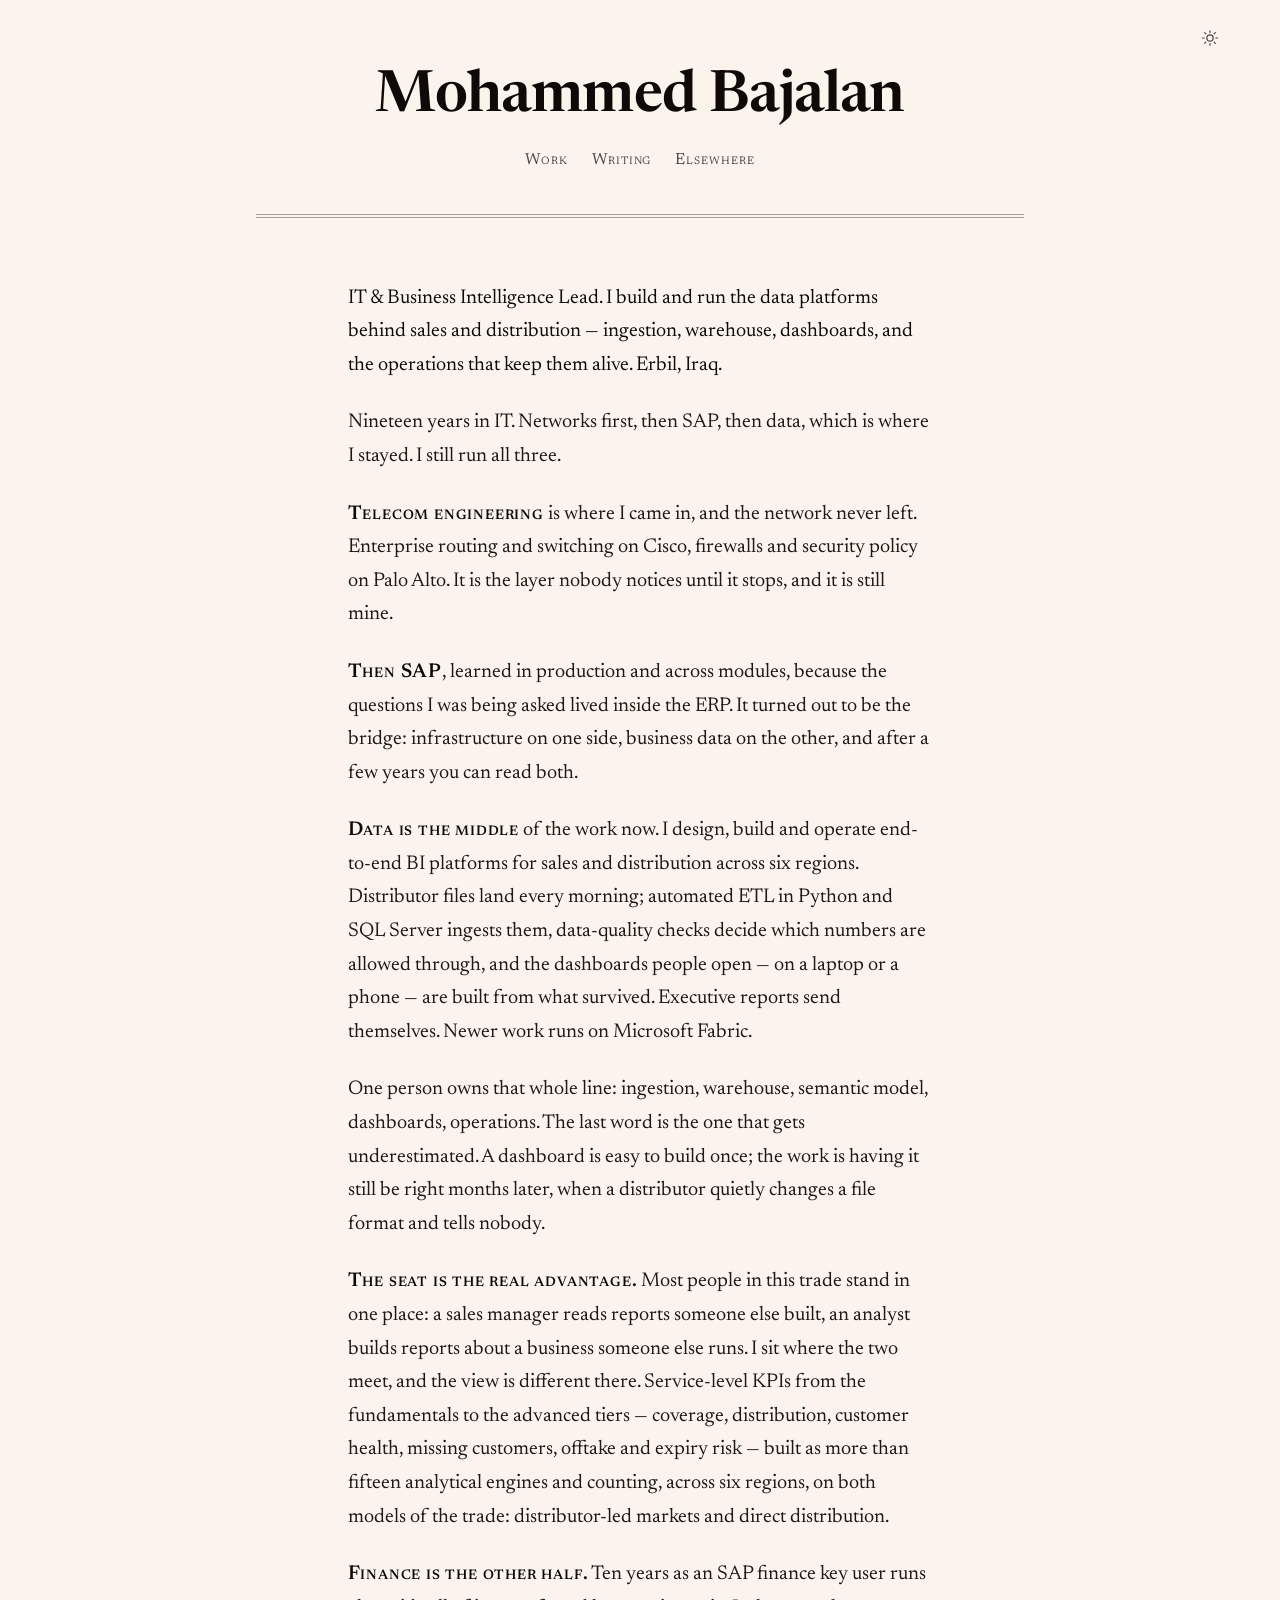
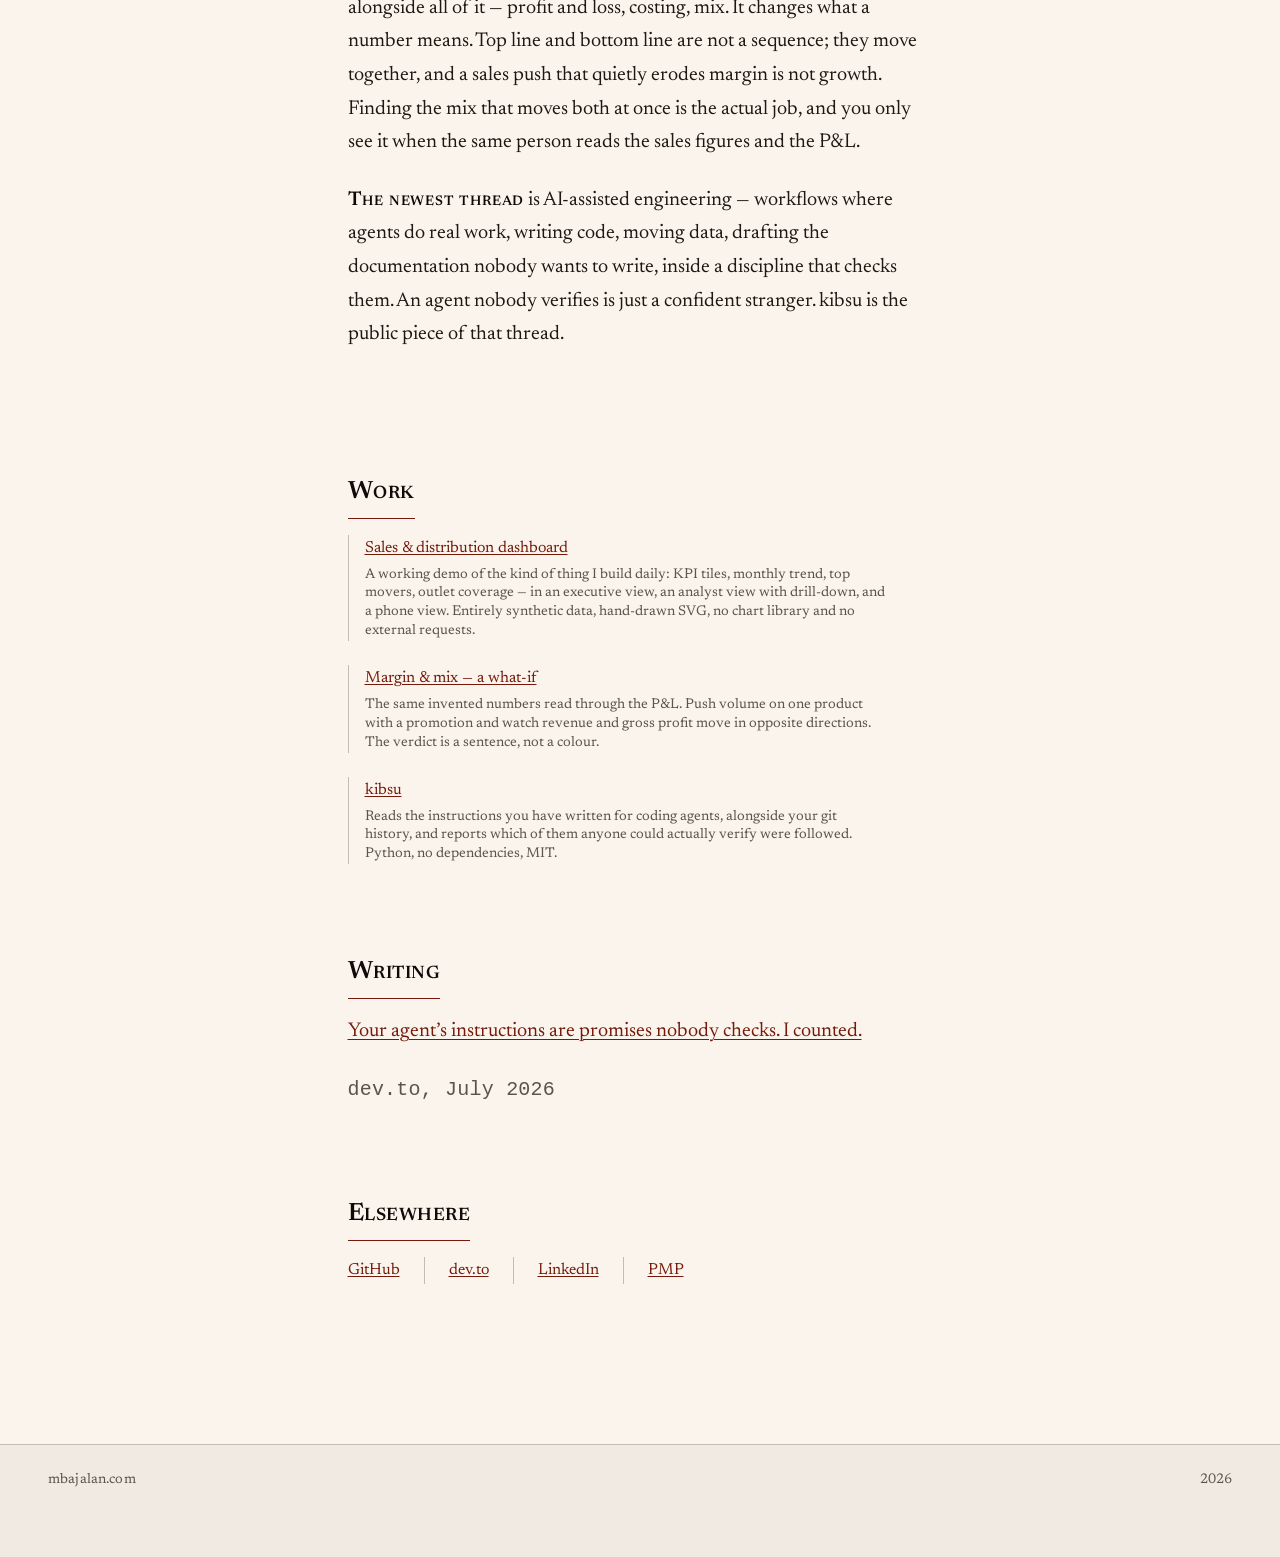
==== commit 34790359: "Three views, a margin what-if, share cards, and the typeface Demo dashboards: an executive view (big" ====
--- a/index.html
+++ b/index.html
@@ -7,15 +7,27 @@
 <meta name="description" content="Mohammed Bajalan — IT &amp; Business Intelligence Lead in Erbil, Iraq. Nineteen years across networks, SAP and data. I build and run the BI platforms behind sales and distribution.">
 <link rel="canonical" href="https://mbajalan.com/">
 <link rel="icon" href="/favicon.svg" type="image/svg+xml">
+<link rel="preload" href="/fonts/newsreader-latin.woff2" as="font" type="font/woff2" crossorigin>
 
 <meta property="og:title" content="Mohammed Bajalan">
 <meta property="og:description" content="IT &amp; Business Intelligence Lead. Nineteen years across networks, SAP and data. I build and run the BI platforms behind sales and distribution. Erbil, Iraq.">
 <meta property="og:url" content="https://mbajalan.com/">
 <meta property="og:type" content="website">
+<meta property="og:site_name" content="Mohammed Bajalan">
+<!-- Absolute URL, and a raster one: no platform accepts an SVG here, and none
+     resolves a relative path reliably. The -v1 suffix is the cache handle —
+     these are cached by URL, so a new card means a new filename. -->
+<meta property="og:image" content="https://mbajalan.com/og/card-home-v1.png">
+<meta property="og:image:type" content="image/png">
+<meta property="og:image:width" content="1200">
+<meta property="og:image:height" content="630">
+<meta property="og:image:alt" content="Mohammed Bajalan — IT &amp; Business Intelligence Lead. Nineteen years across networks, SAP and data.">
 
-<meta name="twitter:card" content="summary">
+<meta name="twitter:card" content="summary_large_image">
 <meta name="twitter:title" content="Mohammed Bajalan">
 <meta name="twitter:description" content="IT &amp; Business Intelligence Lead. Nineteen years across networks, SAP and data. I build and run the BI platforms behind sales and distribution. Erbil, Iraq.">
+<meta name="twitter:image" content="https://mbajalan.com/og/card-home-v1.png">
+<meta name="twitter:image:alt" content="Mohammed Bajalan — IT &amp; Business Intelligence Lead. Nineteen years across networks, SAP and data.">
 
 <!-- Applies a stored theme before first paint, so a reader who chose dark
      never sees a white flash. The rest of the theming is pure CSS. -->
@@ -107,7 +119,11 @@
     <ul class="work">
       <li>
         <p class="work-name"><a href="/demo/sales/">Sales &amp; distribution dashboard</a></p>
-        <span class="work-note">A working demo of the kind of thing I build daily: KPI tiles, monthly trend, top movers, outlet coverage. Entirely synthetic data, hand-drawn SVG, no chart library and no external requests.</span>
+        <span class="work-note">A working demo of the kind of thing I build daily: KPI tiles, monthly trend, top movers, outlet coverage &mdash; in an executive view, an analyst view with drill-down, and a phone view. Entirely synthetic data, hand-drawn SVG, no chart library and no external requests.</span>
+      </li>
+      <li>
+        <p class="work-name"><a href="/demo/margin/">Margin &amp; mix &mdash; a what-if</a></p>
+        <span class="work-note">The same invented numbers read through the P&amp;L. Push volume on one product with a promotion and watch revenue and gross profit move in opposite directions. The verdict is a sentence, not a colour.</span>
       </li>
       <li>
         <p class="work-name"><a href="/kibsu/">kibsu</a></p>
--- a/tokens.css
+++ b/tokens.css
@@ -25,6 +25,19 @@
    tritanopia. Gate script and method:
    scratchpad/contrast.py + verify_final.py (2026-08-16).
    ========================================================================== */
+
+/* The one served typeface. Variable: optical size 6-72 (the masthead and the
+   body text get different drawings from one file) and weights 400 600. Latin
+   subset only -- the site is written in English. swap: text paints in the
+   fallback serif at once and re-flows into Newsreader when the file lands. */
+@font-face {
+  font-family: "Newsreader";
+  font-style: normal;
+  font-weight: 400 600;
+  font-display: swap;
+  src: url("/fonts/newsreader-latin.woff2") format("woff2");
+  unicode-range: U+0000-00FF, U+0131, U+0152-0153, U+02BB-02BC, U+02C6, U+02DA, U+02DC, U+0304, U+0308, U+0329, U+2000-206F, U+20AC, U+2122, U+2191, U+2193, U+2212, U+2215, U+FEFF, U+FFFD;
+}
 
 :root {
   color-scheme: light dark;
@@ -48,8 +61,8 @@
   --color-paper-2: oklch(94% 0.013 75);          /* footer band */
   --color-paper-2: light-dark(oklch(94% 0.013 75), oklch(21% 0.011 62));
 
-  --color-surface: oklch(99.5% 0.004 75);        /* cards, panels */
-  --color-surface: light-dark(oklch(99.5% 0.004 75), oklch(22.5% 0.012 62));
+  --color-surface: oklch(99.5% 0.006 75);        /* cards, panels */
+  --color-surface: light-dark(oklch(99.5% 0.006 75), oklch(22.5% 0.012 62));
 
   /* Rules — decorative dividers, deliberately below 3:1. WCAG 1.4.11 scopes
      non-text contrast to UI components and MEANINGFUL graphics; a hairline
@@ -112,8 +125,13 @@
   --mark-warn: oklch(56% 0.110 80);
   --mark-warn: light-dark(oklch(56% 0.110 80), oklch(82% 0.130 80));
 
-  --mark-bad: oklch(34% 0.140 15);
-  --mark-bad: light-dark(oklch(34% 0.140 15), oklch(72% 0.140 28));
+  /* Light "bad" moved from brick (15°) to wine (345°) on 2026-08-16: the brick sat
+     17° from the rust accent, so "declining" and "this year" read as one colour
+     two panels apart. Measured after the move: 10.7:1 / 9.8:1 / 11.5:1 on the
+     three surfaces; separation from the accent 0.047 -> 0.108; worst-case CVD
+     separation from good/warn 0.214 (was 0.216). Dark left as measured. */
+  --mark-bad: oklch(36% 0.140 345);
+  --mark-bad: light-dark(oklch(36% 0.140 345), oklch(72% 0.140 28));
 
   /* Status TEXT — deltas. Needs the full 4.5:1, and the +/- sign already
      provides the redundant encoding, so these are tuned for legibility
@@ -121,13 +139,17 @@
   --text-good: oklch(48% 0.094 170);             /* 5.5:1 / 10.1:1 */
   --text-good: light-dark(oklch(48% 0.094 170), oklch(78% 0.130 158));
 
-  --text-bad: oklch(40% 0.150 22);               /* 9.1:1 / 7.3:1 */
-  --text-bad: light-dark(oklch(40% 0.150 22), oklch(72% 0.140 28));
+  --text-bad: oklch(40% 0.160 0);                /* 9.2:1 / 7.3:1 — light moved with the mark, see above */
+  --text-bad: light-dark(oklch(40% 0.160 0), oklch(72% 0.140 28));
 
   /* === Typography ========================================================
-     No webfonts are loaded — the site makes zero external requests, and that
-     is a property worth more than a specific typeface. These stacks resolve
-     to the reader's system serif and mono.
+     ONE typeface is served, from this domain: Newsreader (SIL Open Font
+     License, licence text in /fonts/OFL.txt), as a single latin variable
+     file carrying optical size 6-72 and weights 400-600, declared in the
+     @font-face block above. Before 2026-08-16 nothing was served and the
+     stack fell straight through to the reader's system serif -- the
+     personality existed only on paper. The site still calls no third party.
+     The mono stack is deliberately left to the system.
      ====================================================================== */
   --font-display: "Newsreader", ui-serif, Georgia, "Times New Roman", serif;
   --font-body:    "Newsreader", ui-serif, Georgia, "Times New Roman", serif;
--- a/styles.css
+++ b/styles.css
@@ -1,3 +1,5 @@
+/* Hallmark · macrostructure: Long Document · theme: Newsprint · nav: N6 masthead · footer: Ft1 (reduced)
+ * genre: editorial · enrichment: none (typography only) · anchor hue: rust ~32° · stamped 2026-08-16 (audit) */
 /* ==========================================================================
    Reset — minimal, print-aware
    ========================================================================== */
@@ -17,6 +19,14 @@
   overflow-x: clip;
   min-width: 0;
   margin: 0;
+}
+
+/* The hidden attribute must win over any display rule an element carries —
+   several controls on this site ship hidden and are revealed by script, and
+   an author `display: flex` would otherwise quietly out-rank the browser's
+   own [hidden] rule and show them, empty and dead, with JavaScript off. */
+[hidden] {
+  display: none !important;
 }
 
 img,
@@ -136,6 +146,11 @@
   border-color: var(--color-rule);
 }
 
+.theme-toggle:active {
+  color: var(--color-accent-2);
+  border-color: var(--color-rule-strong);
+}
+
 .theme-toggle:focus-visible {
   outline: 2px solid var(--color-focus);
   outline-offset: 2px;
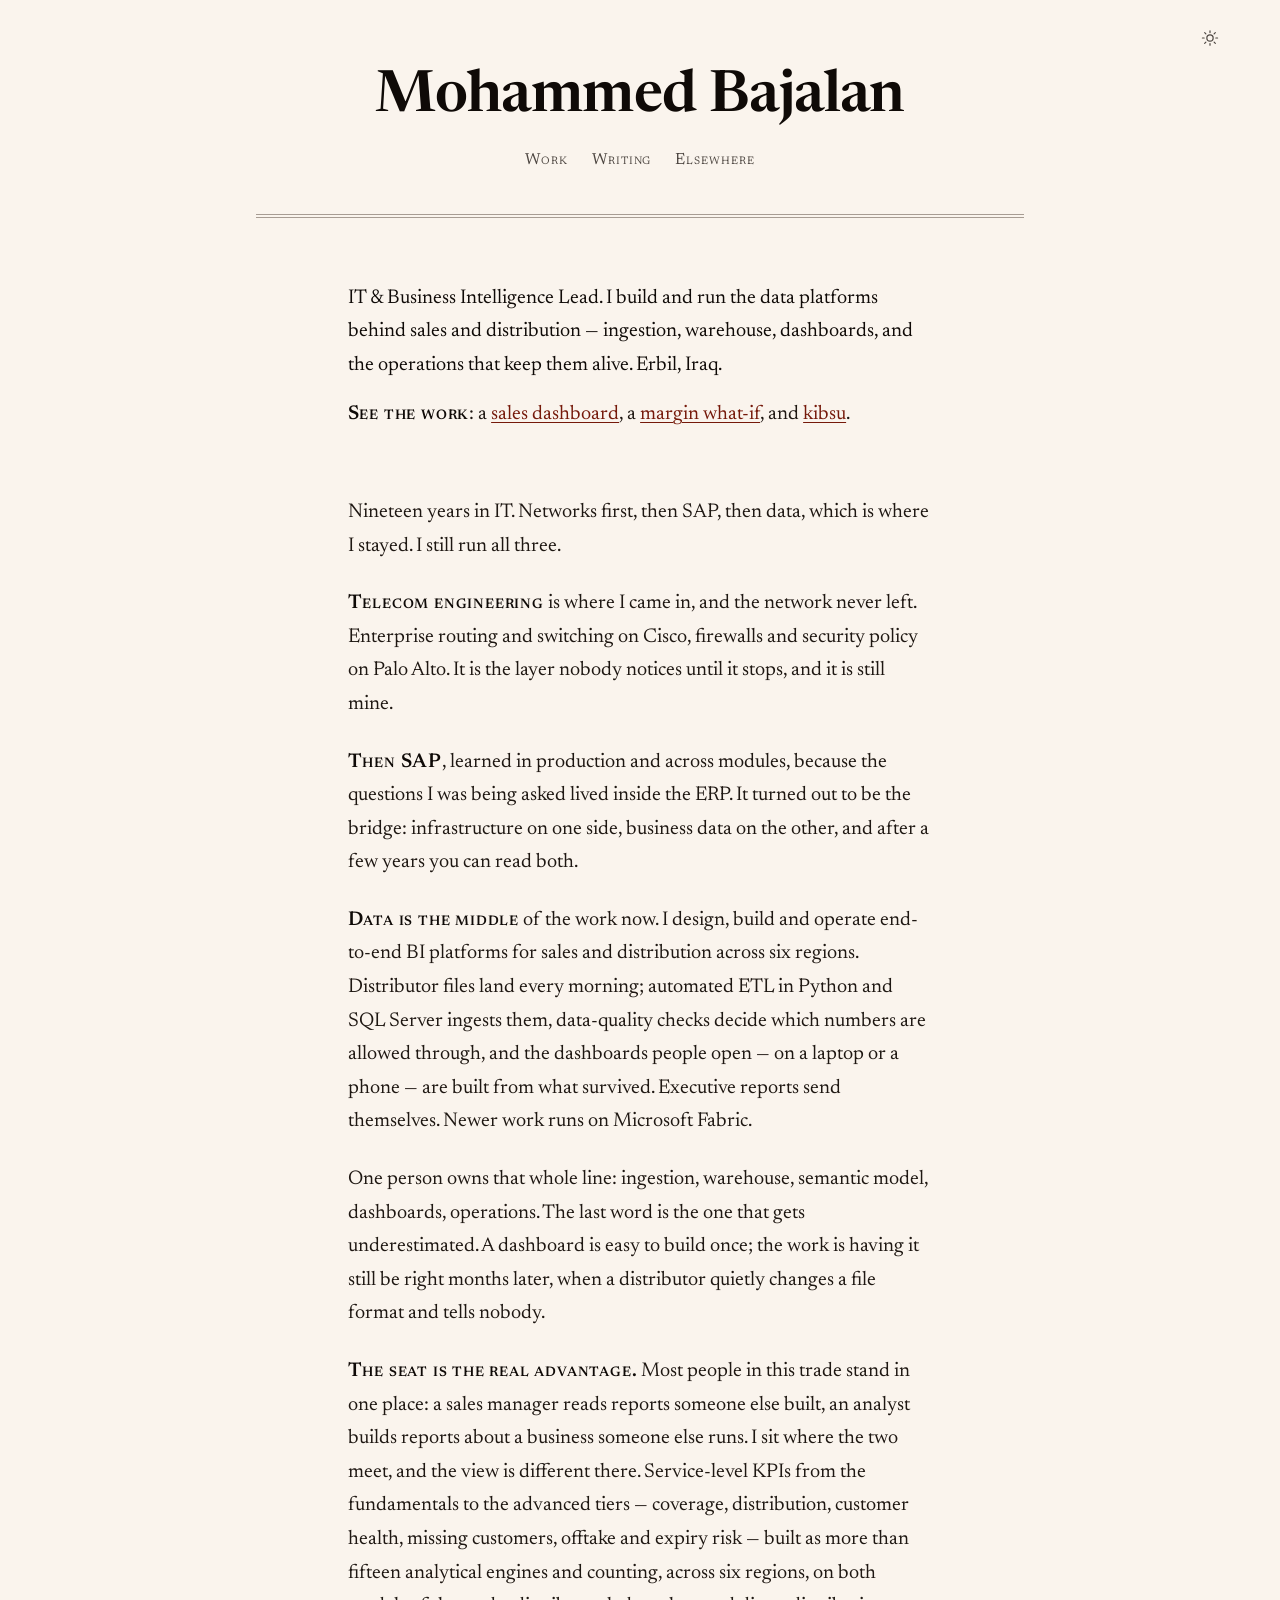
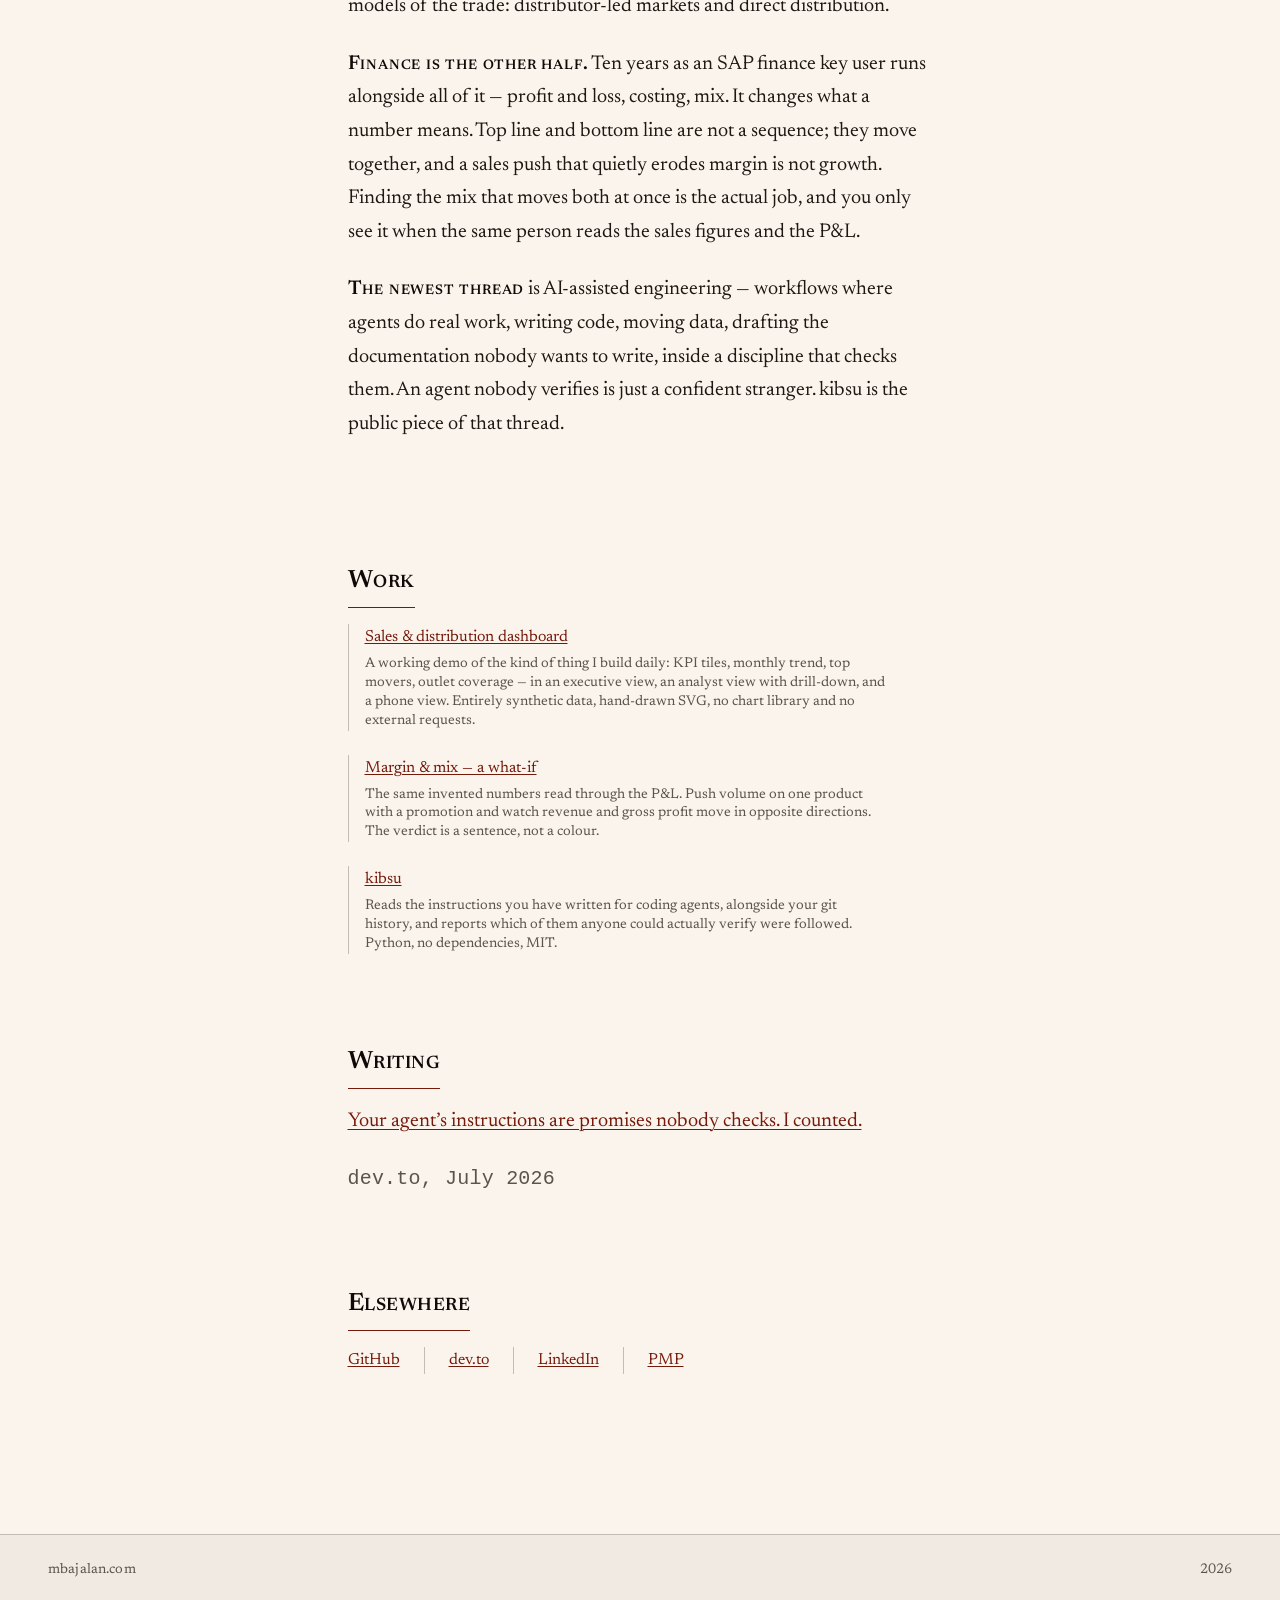
==== commit b4df89be: "Put the dashboard on the first screen, under a running head The demo pages trade the full nameplate " ====
--- a/index.html
+++ b/index.html
@@ -99,6 +99,8 @@
   <article class="prose">
     <p class="lede">IT &amp; Business Intelligence Lead. I build and run the data platforms behind sales and distribution &mdash; ingestion, warehouse, dashboards, and the operations that keep them alive. Erbil, Iraq.</p>
 
+    <p class="see-work"><span class="run-in">See the work</span>: a <a href="/demo/sales/">sales dashboard</a>, a <a href="/demo/margin/">margin what-if</a>, and <a href="/kibsu/">kibsu</a>.</p>
+
     <p>Nineteen years in IT. Networks first, then SAP, then data, which is where I stayed. I still run all three.</p>
 
     <p><span class="run-in">Telecom engineering</span> is where I came in, and the network never left. Enterprise routing and switching on Cisco, firewalls and security policy on Palo Alto. It is the layer nobody notices until it stops, and it is still mine.</p>
--- a/tokens.css
+++ b/tokens.css
@@ -39,6 +39,57 @@
   unicode-range: U+0000-00FF, U+0131, U+0152-0153, U+02BB-02BC, U+02C6, U+02DA, U+02DC, U+0304, U+0308, U+0329, U+2000-206F, U+20AC, U+2122, U+2191, U+2193, U+2212, U+2215, U+FEFF, U+FFFD;
 }
 
+/* What the reader sees for the moment before Newsreader lands, sized to take
+   up the same room. Georgia is about a tenth wider than Newsreader at text
+   sizes and a sixth wider in bold, so without this the swap re-wrapped five
+   of the home page's nine paragraphs, dropped the masthead from two lines to
+   one, and moved everything below it: the page was 183px taller in the
+   fallback (measured at 390px wide), a layout shift of 0.10 on a slow
+   connection. size-adjust scales the stand-in so the lines break where the
+   real face will break them.
+
+   The ratios were measured in the browser, on this site's own text, at the
+   sizes each breakpoint actually sets — Newsreader's optical-size axis makes
+   it narrower as it gets larger, so one number cannot serve a phone's 16px
+   body and a laptop's 20px. Hence the two sets.
+
+   Where there is no local Georgia (Android), the face has no source, the
+   browser skips it, and the stack falls through to the system serif exactly
+   as before. The stand-in is only ever a stand-in. */
+@font-face {
+  font-family: "Newsreader Fallback";
+  font-style: normal;
+  font-weight: 400;
+  src: local("Georgia");
+  size-adjust: 95%;
+}
+
+@font-face {
+  font-family: "Newsreader Fallback";
+  font-style: normal;
+  font-weight: 600;
+  src: local("Georgia Bold"), local("Georgia-Bold");
+  size-adjust: 85.5%;
+}
+
+@media (min-width: 48rem) {
+  @font-face {
+    font-family: "Newsreader Fallback";
+    font-style: normal;
+    font-weight: 400;
+    src: local("Georgia");
+    size-adjust: 91%;
+  }
+
+  @font-face {
+    font-family: "Newsreader Fallback";
+    font-style: normal;
+    font-weight: 600;
+    src: local("Georgia Bold"), local("Georgia-Bold");
+    size-adjust: 89%;
+  }
+}
+
 :root {
   color-scheme: light dark;
 }
@@ -151,8 +202,8 @@
      personality existed only on paper. The site still calls no third party.
      The mono stack is deliberately left to the system.
      ====================================================================== */
-  --font-display: "Newsreader", ui-serif, Georgia, "Times New Roman", serif;
-  --font-body:    "Newsreader", ui-serif, Georgia, "Times New Roman", serif;
+  --font-display: "Newsreader", "Newsreader Fallback", ui-serif, Georgia, "Times New Roman", serif;
+  --font-body:    "Newsreader", "Newsreader Fallback", ui-serif, Georgia, "Times New Roman", serif;
   --font-outlier: "JetBrains Mono", ui-monospace, "SFMono-Regular", Menlo, Consolas, monospace;
 
   --text-xs:   0.75rem;    /* 12px  */
--- a/styles.css
+++ b/styles.css
@@ -246,6 +246,23 @@
    thread opens with one, so a reader scanning in eight seconds still picks up
    networks / SAP / data / AI. */
 
+/* The proof, one line under the opening. The story below is long on purpose;
+   this is for the reader who wants to see the work before reading about it.
+   The Work section used to start two and a half screens down, on a laptop
+   and on a phone alike. */
+.lede:has(+ .see-work) {
+  margin-bottom: var(--space-md);
+}
+
+.prose > .see-work {
+  margin-bottom: var(--space-2xl);
+  /* On a phone this is two lines. Balanced, they break in the middle of the
+     sentence rather than wherever the first line happens to run out — which
+     is a different word in the stand-in face than in the real one, so a
+     word used to hop lines when the typeface arrived. */
+  text-wrap: balance;
+}
+
 .run-in {
   font-variant: small-caps;
   font-weight: 600;
@@ -434,6 +451,15 @@
     padding-top: var(--space-xl);
   }
 
+  /* At these widths the name is nearly as wide as the screen, so the theme
+     button's column runs straight through it — measured: the two boxes
+     overlapped at every width from 360 to 414. Tuck the button into the top
+     corner, where its icon clears the capitals. */
+  .theme-toggle {
+    inset-block-start: 0;
+    inset-inline-end: var(--space-xs);
+  }
+
   .prose {
     padding-block: var(--space-xl) var(--space-2xl);
   }
@@ -487,7 +513,10 @@
     padding-top: 0;
   }
 
-  .mast-nav {
+  /* Neither does anything on paper: the links go nowhere and the theme
+     switch has nothing to switch. */
+  .mast-nav,
+  .theme-toggle {
     display: none;
   }
 
